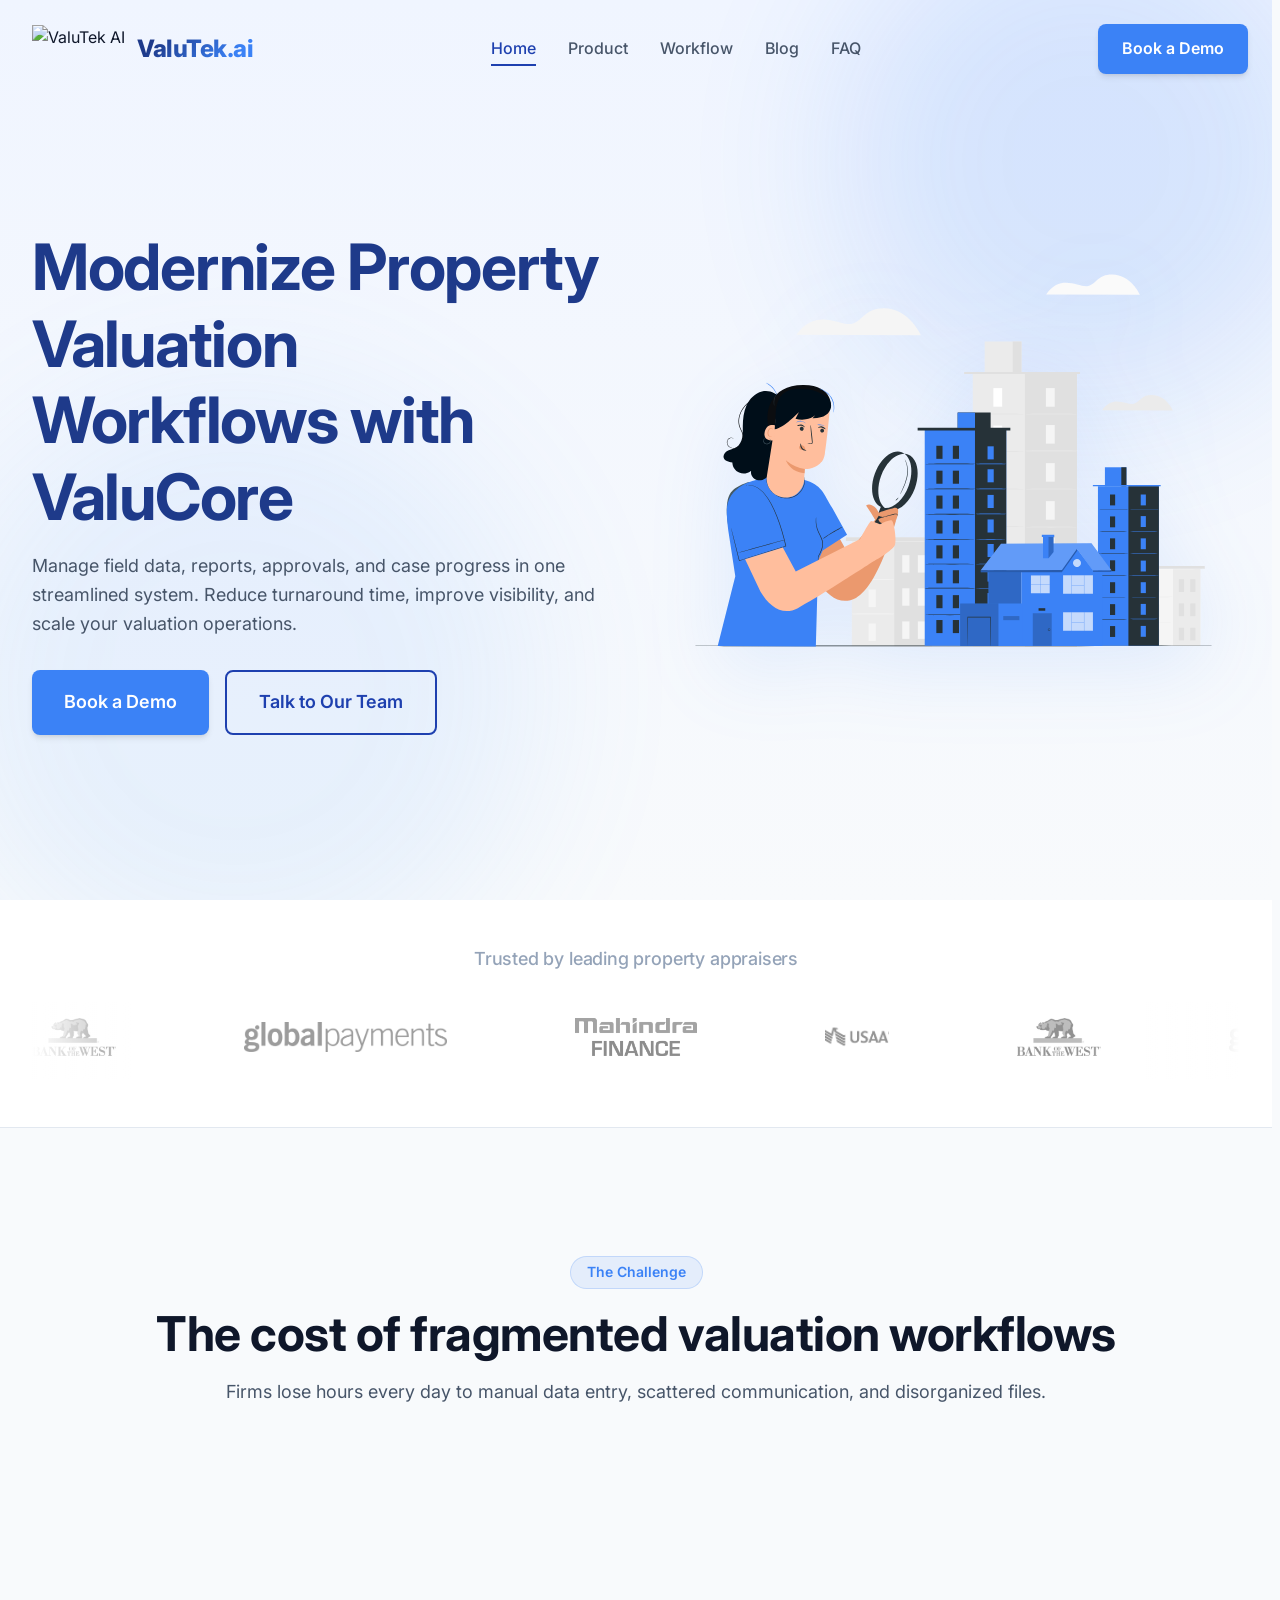
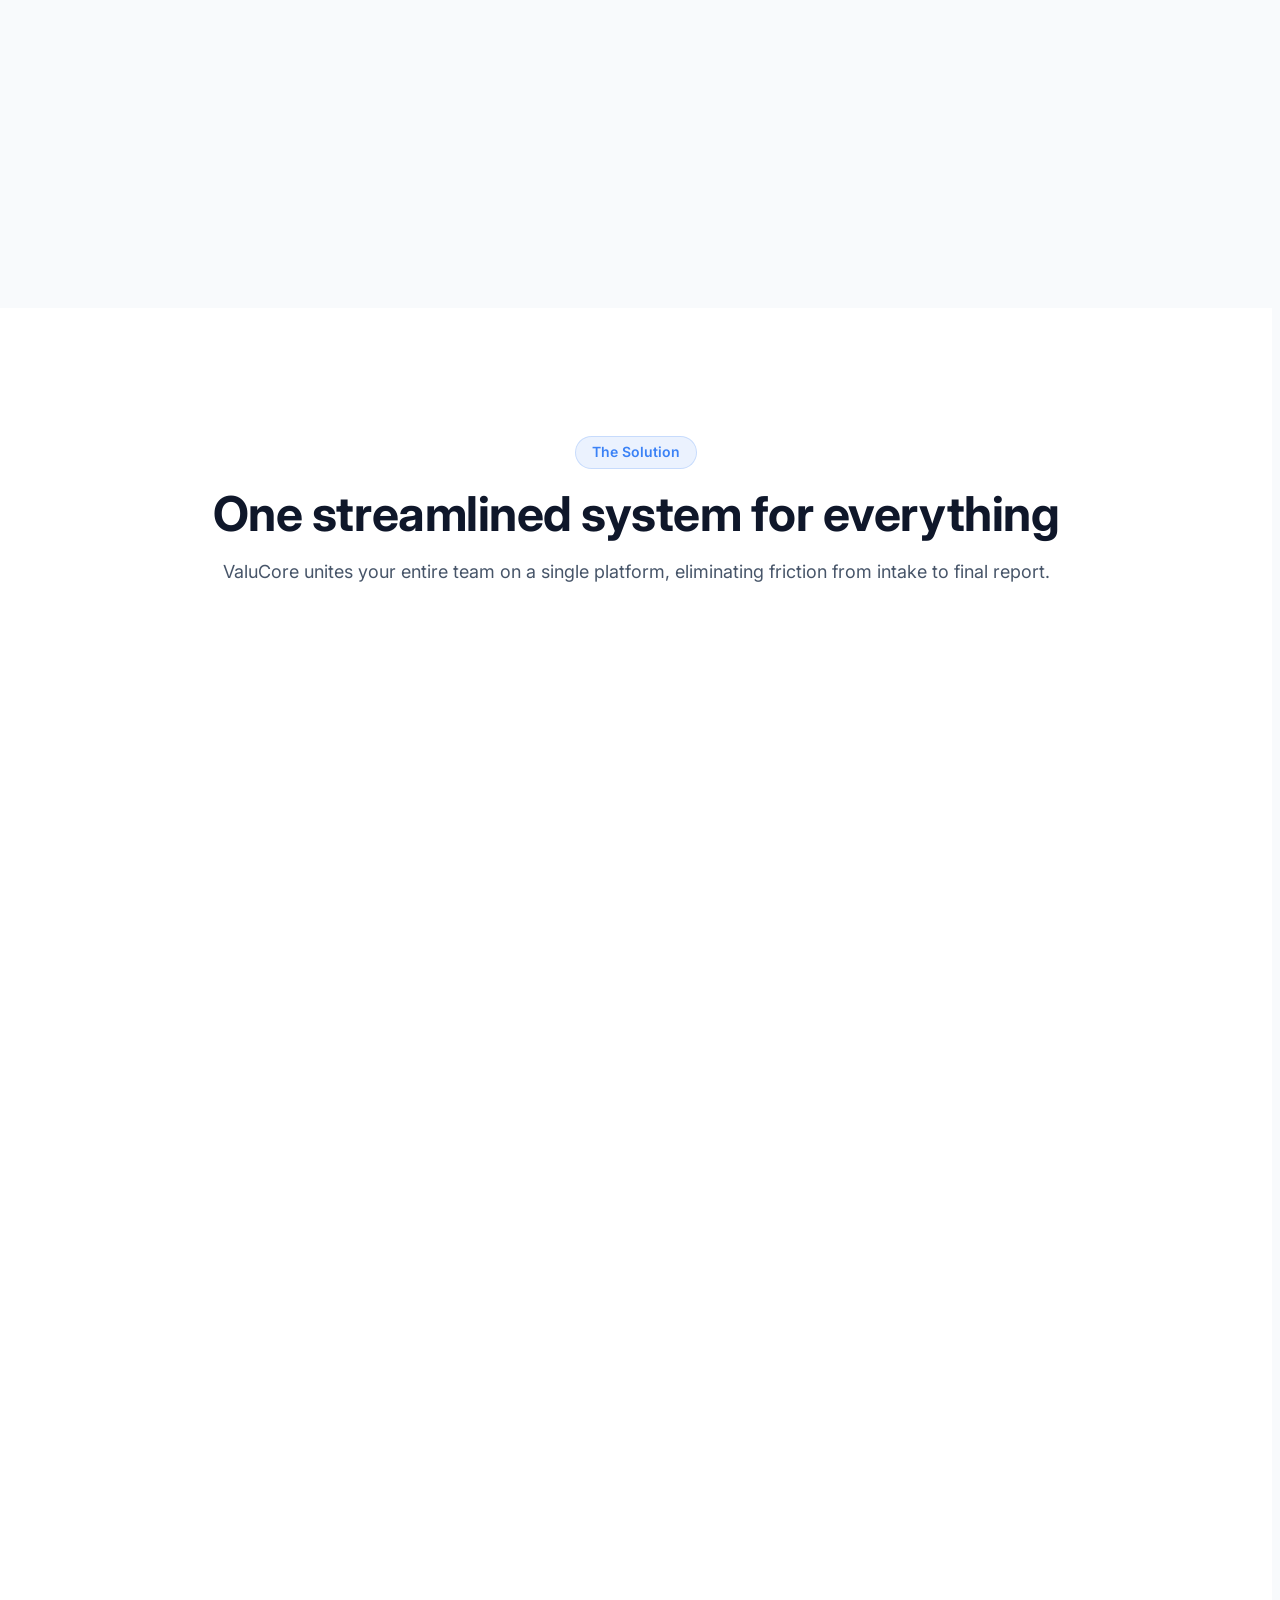
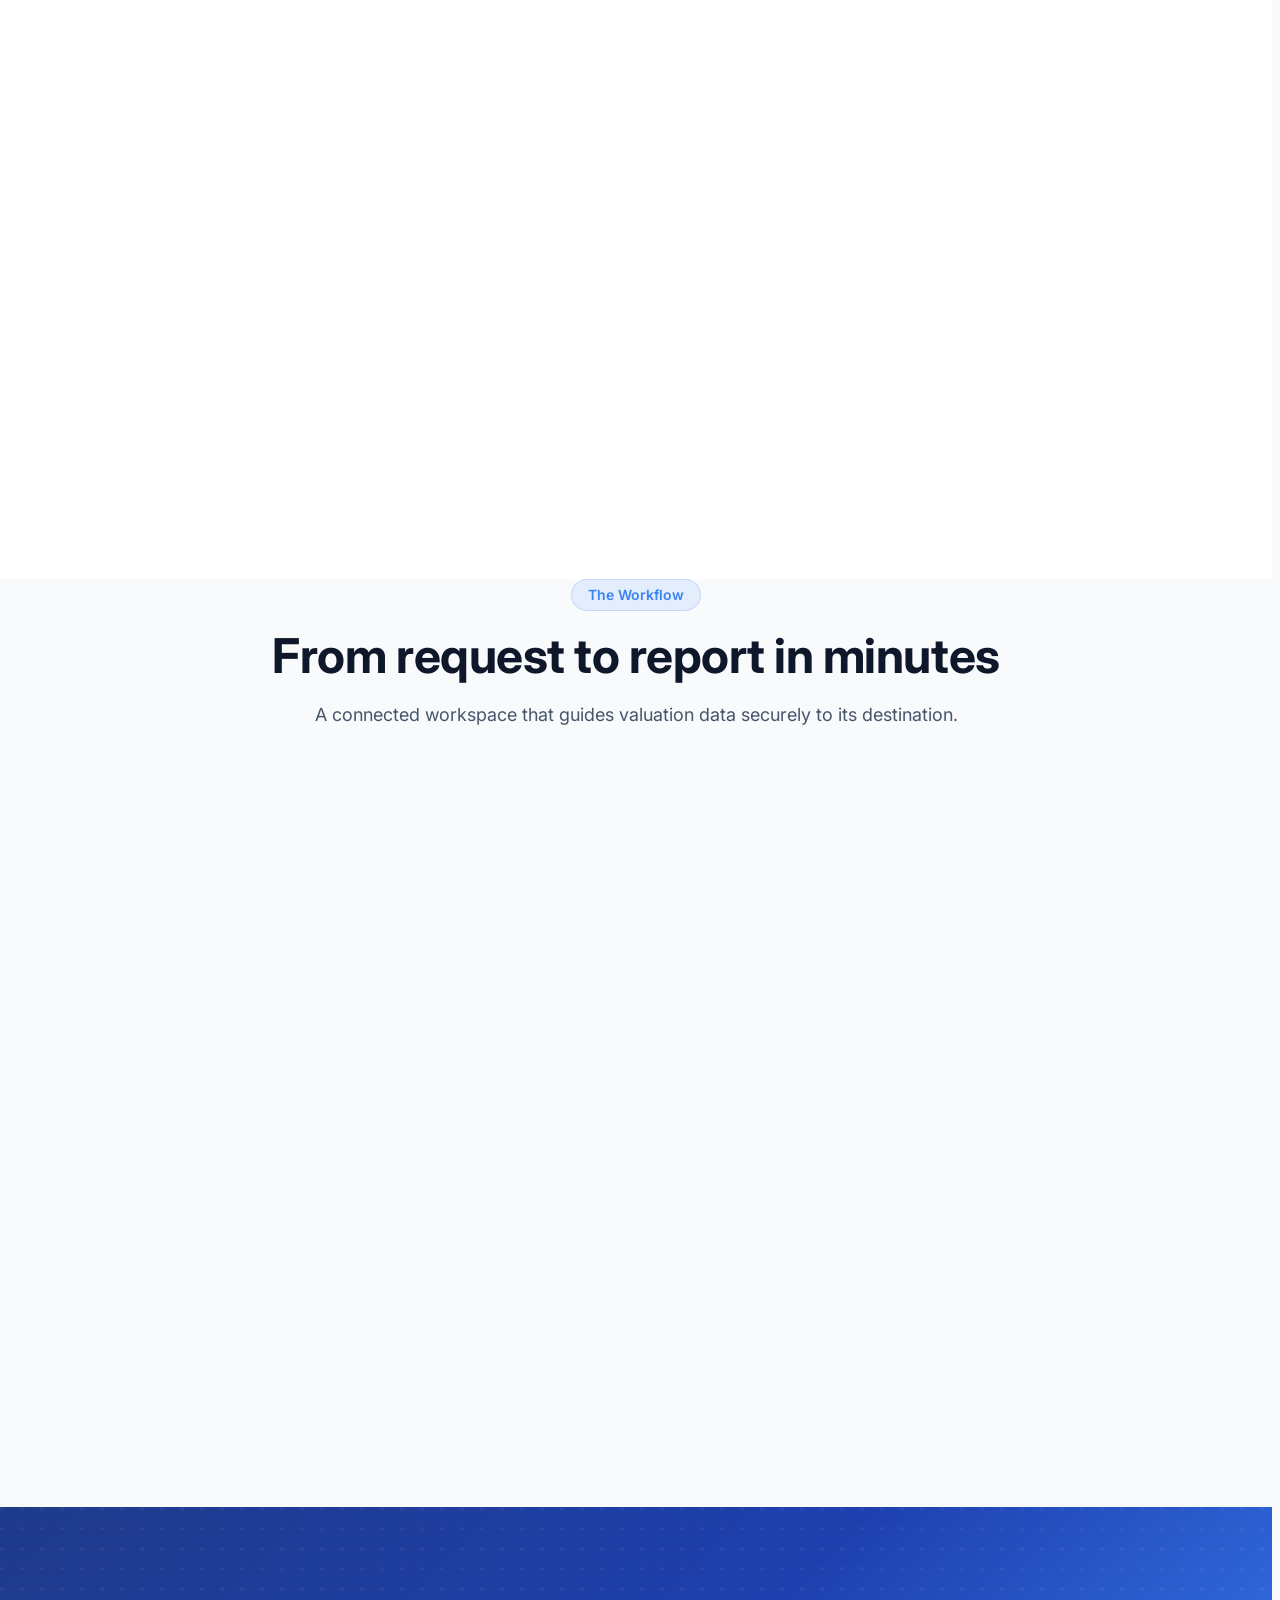
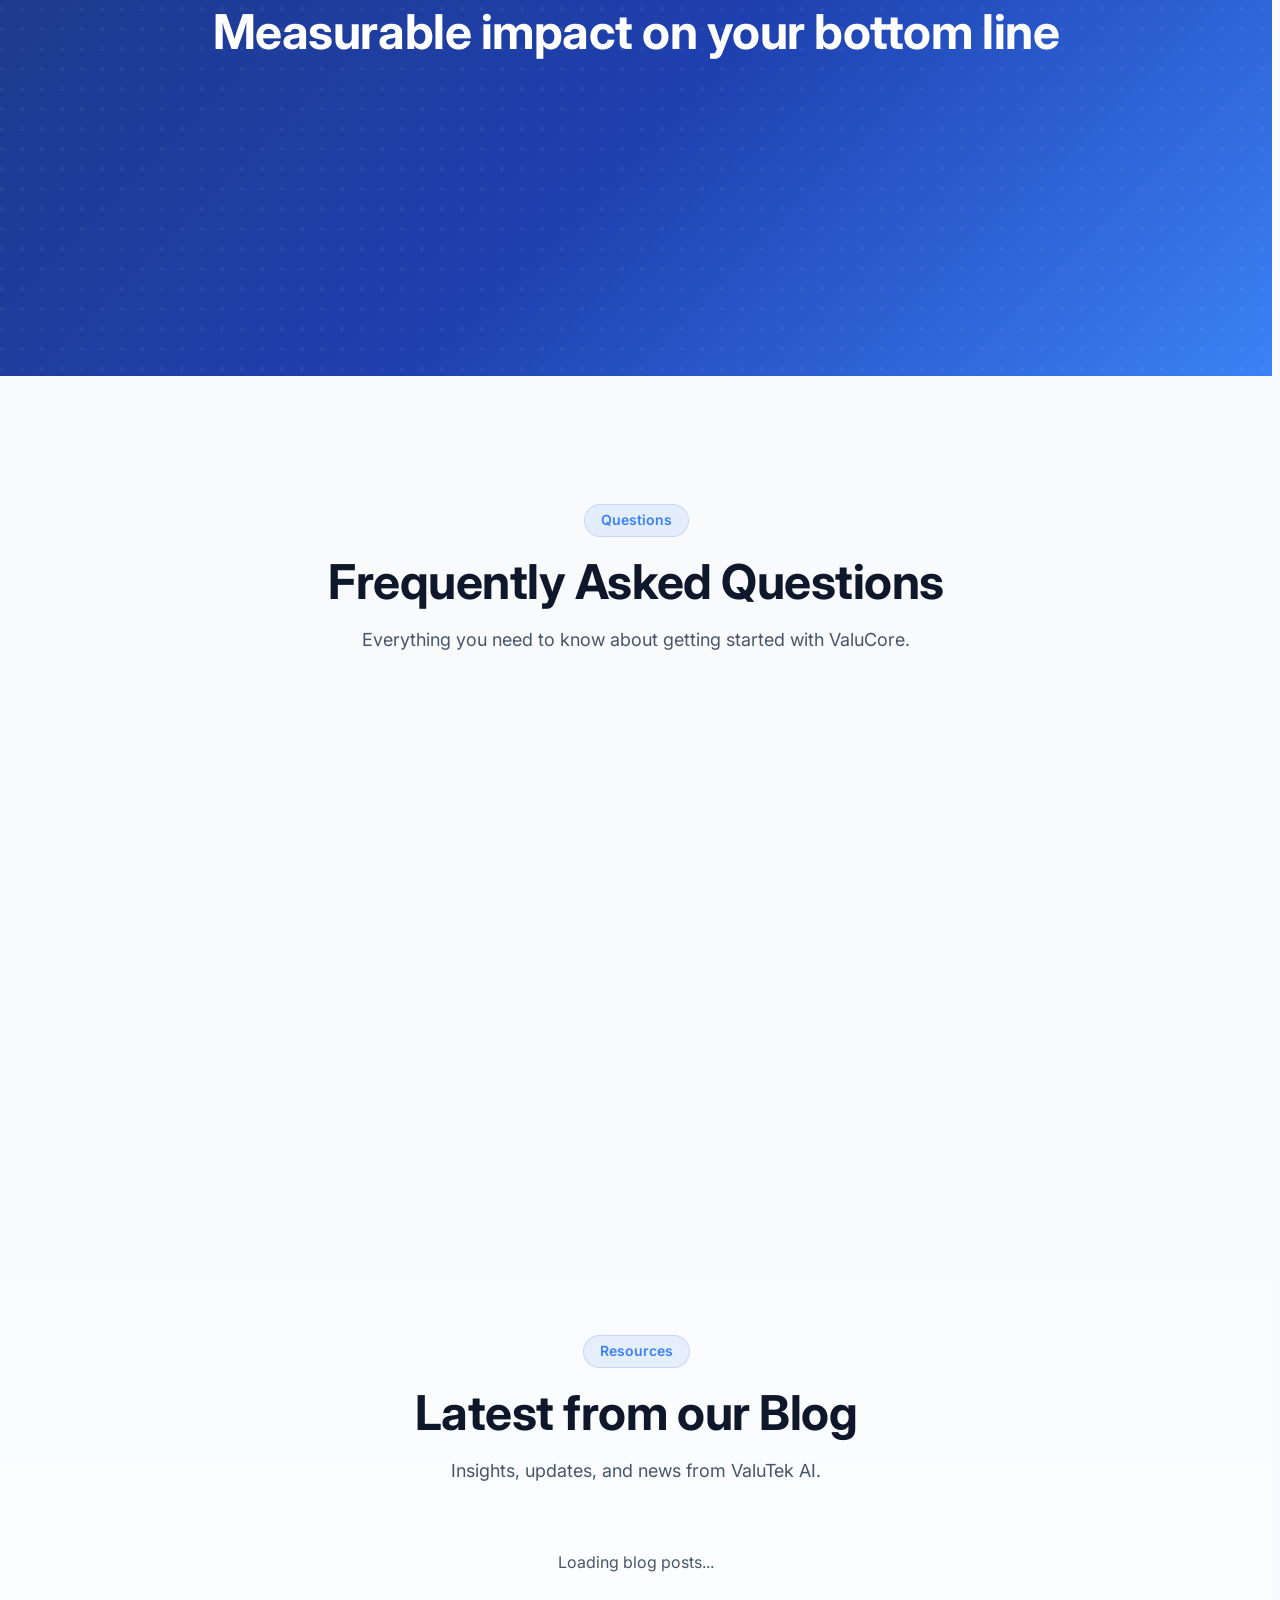
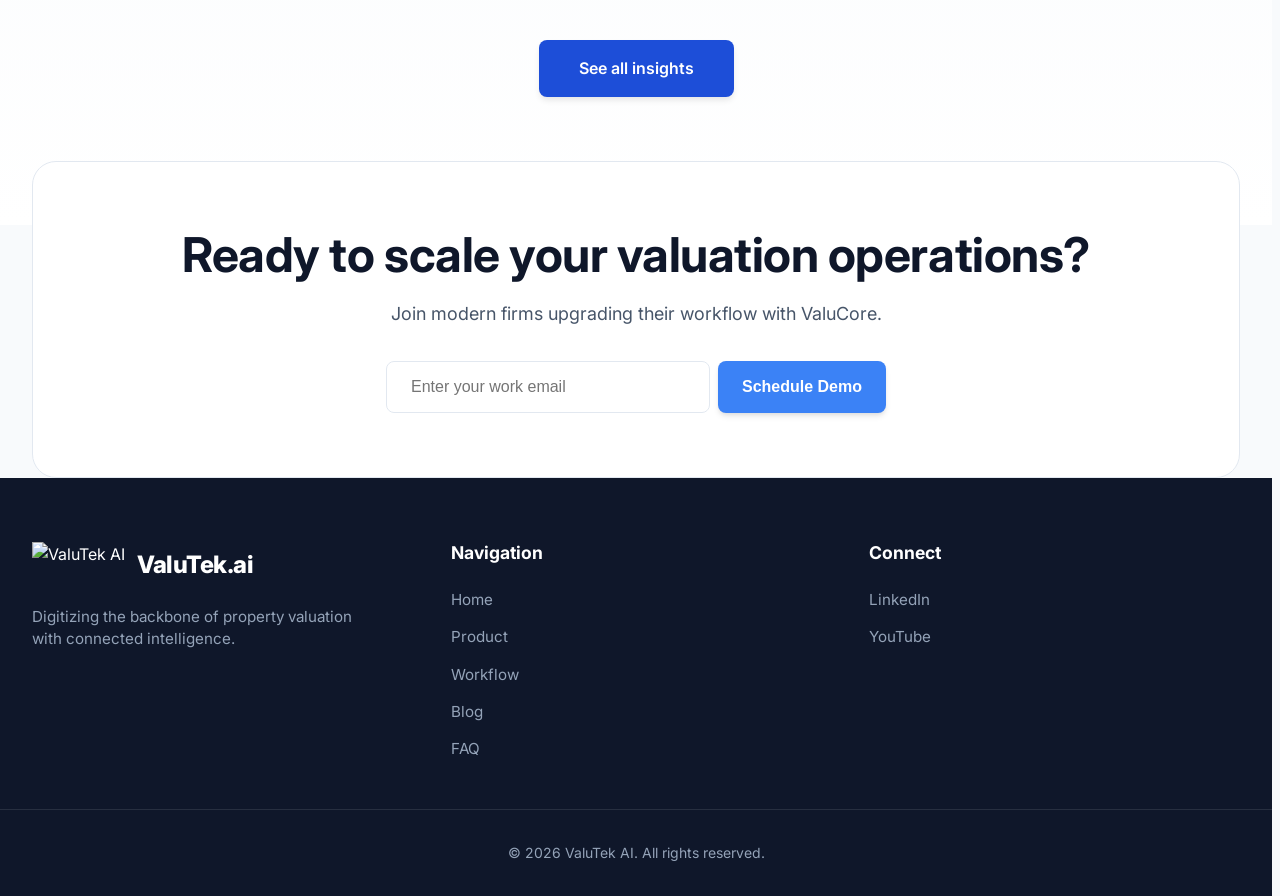
==== blog-post.html @ d9b083d0 "Refactor to single page app, dynamic blog feed, logo slider, and mobile responsive layout" ====
<!DOCTYPE html>
<html lang="en">
<head>
    <meta charset="UTF-8">
    <meta name="viewport" content="width=device-width, initial-scale=1.0">
    <title>ValuCore - Article</title>
    <link href="https://fonts.googleapis.com/css2?family=Inter:wght@300;400;500;600;700;800&display=swap" rel="stylesheet">
    <link rel="stylesheet" href="style.css">
</head>
<body>
    <header class="navbar scrolled">
        <div class="container nav-content">
            <div class="logo">
                <img src="logo new.png" alt="ValuTek AI">
                <span class="logo-text">ValuTek.ai</span>
            </div>
            <nav class="nav-links">
                <a href="index.html#home">Home</a>
                <a href="index.html#product">Product</a>
                <a href="index.html#workflow">Workflow</a>
                <a href="index.html#blog" class="active">Blog</a>
                <a href="index.html#faq">FAQ</a>
            </nav>
            <div class="nav-actions">
                <a href="index.html#demo" class="btn btn-primary">Book a Demo</a>
            </div>
        </div>
    </header>

    <section class="blog-single-section" style="padding: 10rem 0 6rem; background: #FFFFFF; min-height: 80vh;">
        <div class="container" style="max-width: 800px;">
            <a href="index.html#blog" class="back-link" style="display: inline-flex; align-items: center; gap: 0.5rem; text-decoration: none; font-weight: 600; font-size: 0.95rem; margin-bottom: 2rem; color: var(--primary-light);">
                <svg width="20" height="20" viewBox="0 0 24 24" fill="none" stroke="currentColor" stroke-width="2">
                     <line x1="19" y1="12" x2="5" y2="12"></line>
                     <polyline points="12 19 5 12 12 5"></polyline>
                </svg>
                Back to insights
            </a>

            <div id="blog-post-header" style="margin-bottom: 3rem;">
                <span id="post-author" class="blog-card-author" style="display: block; font-size: 0.85rem; color: #64748B; font-weight: 600; text-transform: uppercase;">Loading...</span>
                <h1 id="post-title" style="margin-top: 0.5rem; font-size: clamp(2.25rem, 4vw, 3rem); font-weight: 800; color: #0F172A; line-height: 1.2;">Article Title</h1>
                <p id="post-date" style="font-size: 0.9rem; color: #94A3B8; margin-top: 0.5rem;"></p>
                
                <div id="post-image-container" style="width: 100%; max-height: 450px; border-radius: 1.5rem; overflow: hidden; margin-top: 2rem; box-shadow: 0 10px 30px rgba(0,0,0,0.05); display: none;">
                    <!-- Featured Image loading -->
                </div>
            </div>

            <article id="blog-post-content" class="blog-content-body" style="font-size: 1.15rem; line-height: 1.8; color: #334155;">
                <div class="text-center">Loading article content...</div>
            </article>
        </div>
    </section>

    <!-- Footer -->
    <footer class="footer">
        <div class="container footer-grid">
            <div class="footer-brand">
                <div class="logo">
                     <img src="logo new.png" alt="ValuTek AI">
                     <span class="logo-text" style="color: #FFFFFF; font-weight: 800; font-size: 1.5rem; background: none; -webkit-text-fill-color: #FFFFFF;">ValuTek.ai</span>
                </div>
                <p class="footer-tagline">Digitizing the backbone of property valuation with connected intelligence.</p>
            </div>
            <div class="footer-nav">
                <h4>Navigation</h4>
                <a href="index.html#home">Home</a>
                <a href="index.html#product">Product</a>
                <a href="index.html#workflow">Workflow</a>
                <a href="index.html#blog">Blog</a>
                <a href="index.html#faq">FAQ</a>
            </div>
            <div class="footer-social">
                <h4>Connect</h4>
                <a href="#">LinkedIn</a>
                <a href="#">YouTube</a>
            </div>
        </div>
        <div class="container">
            <div class="footer-bottom">
                <p>&copy; 2026 ValuTek AI. All rights reserved.</p>
            </div>
        </div>
    </footer>

    <script>
        document.addEventListener('DOMContentLoaded', () => {
            const urlParams = new URLSearchParams(window.location.search);
            const postId = urlParams.get('id');

            if (postId) {
                const script = document.createElement('script');
                script.src = `https://valutekai.blogspot.com/feeds/posts/default/${postId}?alt=json-in-script&callback=renderPost`;
                document.body.appendChild(script);
            } else {
                window.location.href = "index.html";
            }

            window.renderPost = function(data) {
                const entry = data.entry;
                if (!entry) return;

                document.title = `${entry.title.$t} | ValuCore Blog`;
                
                document.getElementById('post-title').innerText = entry.title.$t;
                
                let author = "ValuTek AI";
                if (entry.author && entry.author[0] && entry.author[0].name) {
                    author = entry.author[0].name.$t;
                }
                document.getElementById('post-author').innerText = author.toUpperCase();

                const dateStr = entry.published.$t;
                if (dateStr) {
                    const date = new Date(dateStr);
                    document.getElementById('post-date').innerText = date.toLocaleDateString('en-US', { month: 'long', day: 'numeric', year: 'numeric' });
                }

                const content = entry.content ? entry.content.$t : "";
                const contentBody = document.getElementById('blog-post-content');
                contentBody.innerHTML = content;

                // Extract Featured Image (or First image)
                const imgContainer = document.getElementById('post-image-container');
                let imageUrl = '';
                if (entry.media$thumbnail) {
                    imageUrl = entry.media$thumbnail.url.replace(/\/s72-c([-a-zA-Z0-9_]*)\//, '/s1600/');
                }
                
                if (!imageUrl) {
                    const tempDiv = document.createElement('div');
                    tempDiv.innerHTML = content;
                    const img = tempDiv.querySelector('img');
                    imageUrl = img ? img.src : '';
                }

                if (imageUrl) {
                    imgContainer.style.display = 'block';
                    imgContainer.innerHTML = `<img src="${imageUrl}" style="width: 100%; height: 100%; object-fit: cover;">`;
                    
                    // Remove first image if it duplicates content inside
                    const duplicateImg = contentBody.querySelector('img');
                    if (duplicateImg && duplicateImg.src === imageUrl) {
                         duplicateImg.remove();
                    }
                }
            };
        });
    </script>
</body>
</html>
---- style.css ----
:root {
    --primary: #1E40AF; /* deep tech blue */
    --primary-light: #3B82F6; /* vibrant blue */
    --primary-dark: #1E3A8A; /* navy */
    --accent: #60A5FA; /* light blue accent */
    --background: #F8FAFC;
    --surface: #FFFFFF;
    --surface-glass: rgba(255, 255, 255, 0.85);
    --text-primary: #0F172A;
    --text-secondary: #475569;
    --text-muted: #94A3B8;
    --border: #E2E8F0;
    --success: #10B981;
    --warning: #F59E0B;
    --shadow-sm: 0 1px 2px 0 rgba(0, 0, 0, 0.05);
    --shadow-md: 0 4px 6px -1px rgba(0, 0, 0, 0.1), 0 2px 4px -1px rgba(0, 0, 0, 0.06);
    --shadow-lg: 0 10px 15px -3px rgba(0, 0, 0, 0.1), 0 4px 6px -2px rgba(0, 0, 0, 0.05);
    --shadow-blue: 0 10px 25px -5px rgba(59, 130, 246, 0.4);
    --radius-md: 0.5rem;
    --radius-lg: 1rem;
    --radius-xl: 1.5rem;
    --transition: all 0.4s cubic-bezier(0.25, 1, 0.5, 1); /* Smoother transition curve */
}

/* Reset & Base */
* {
    margin: 0;
    padding: 0;
    box-sizing: border-box;
}

html {
    scrollbar-gutter: stable;
}

body {
    font-family: 'Inter', -apple-system, BlinkMacSystemFont, "Segoe UI", Roboto, Helvetica, Arial, sans-serif;
    background-color: var(--background);
    color: var(--text-primary);
    line-height: 1.6;
    overflow-x: hidden;
}

/* Sleek Custom Scrollbar */
::-webkit-scrollbar {
    width: 8px;
}
::-webkit-scrollbar-track {
    background: var(--background);
}
::-webkit-scrollbar-thumb {
    background: #CBD5E1;
    border-radius: 4px;
    border: 2px solid var(--background);
    transition: background 0.3s;
}
::-webkit-scrollbar-thumb:hover {
    background: var(--primary-light);
}

a {
    text-decoration: none;
    color: var(--primary-light);
    transition: var(--transition);
}

img {
    max-width: 100%;
    height: auto;
}

ul {
    list-style: none;
}

.container {
    width: 100%;
    max-width: 1280px;
    margin: 0 auto;
    padding: 0 2rem;
}

/* Typography */
h1, h2, h3, h4 {
    color: var(--text-primary);
    font-weight: 700;
    line-height: 1.2;
    margin-bottom: 1rem;
}

h1 {
    font-size: clamp(2.5rem, 5vw, 4rem);
    letter-spacing: -0.02em;
}

h2 {
    font-size: clamp(2rem, 4vw, 3rem);
    letter-spacing: -0.01em;
}

h3 {
    font-size: 1.5rem;
}

p {
    color: var(--text-secondary);
    font-size: 1.125rem;
    margin-bottom: 1.5rem;
}

/* Utilities */
.text-center { text-align: center; }
.text-white, .text-white p, .text-white h2 { color: #FFFFFF; }
.bg-light { background-color: var(--background); }
.bg-blue { background-color: var(--primary); }
.gradient-bg {
    background: linear-gradient(135deg, var(--primary-dark) 0%, var(--primary) 50%, var(--primary-light) 100%);
    position: relative;
    overflow: hidden;
}

/* Buttons */
.btn {
    display: inline-flex;
    align-items: center;
    justify-content: center;
    padding: 0.75rem 1.5rem;
    font-weight: 600;
    border-radius: var(--radius-md);
    transition: transform 0.4s cubic-bezier(0.175, 0.885, 0.32, 1.275), box-shadow 0.3s ease, background 0.3s ease;
    cursor: pointer;
    border: none;
    font-size: 1rem;
    position: relative;
    overflow: hidden;
    z-index: 1;
}

.btn::after {
    content: '';
    position: absolute;
    inset: 0;
    background: rgba(255, 255, 255, 0.1);
    transform: scaleX(0);
    transform-origin: right;
    transition: transform 0.4s ease;
    z-index: -1;
}

.btn:hover::after {
    transform: scaleX(1);
    transform-origin: left;
}

.btn:hover {
    transform: translateY(-4px) scale(1.02);
}

.btn-large {
    padding: 1rem 2rem;
    font-size: 1.125rem;
}

.btn-primary {
    background-color: var(--primary-light);
    color: white;
    box-shadow: var(--shadow-md);
}

.btn-primary:hover {
    background-color: var(--primary);
    color: white;
    box-shadow: var(--shadow-blue);
}

.btn-outline {
    background-color: transparent;
    color: var(--primary);
    border: 2px solid var(--primary);
}

.btn-outline:hover {
    background-color: var(--primary);
    color: white;
    box-shadow: var(--shadow-md);
}

/* Grid System */
.grid-3 {
    display: grid;
    grid-template-columns: repeat(auto-fit, minmax(300px, 1fr));
    gap: 2rem;
}

/* Navbar */
.navbar {
    position: fixed;
    top: 0;
    left: 0;
    width: 100%;
    z-index: 1000;
    padding: 1.5rem 0;
    transition: var(--transition);
    background: transparent;
}

.navbar.scrolled {
    background: var(--surface-glass);
    backdrop-filter: blur(12px);
    -webkit-backdrop-filter: blur(12px);
    padding: 1rem 0;
    box-shadow: var(--shadow-sm);
    border-bottom: 1px solid rgba(255, 255, 255, 0.3);
}

.nav-content {
    display: flex;
    justify-content: space-between;
    align-items: center;
}

.logo {
    display: flex;
    align-items: center;
    gap: 0.75rem;
}

.logo img {
    height: 48px;
    width: auto;
    object-fit: contain;
    transition: transform 0.3s ease;
}

.logo-text {
    font-size: 1.5rem;
    font-weight: 800;
    background: linear-gradient(135deg, var(--primary-dark) 20%, var(--primary-light) 80%);
    -webkit-background-clip: text;
    -webkit-text-fill-color: transparent;
    background-clip: text;
    letter-spacing: -0.02em;
}

.logo img:hover {
    transform: scale(1.05);
}

.nav-links {
    display: none;
}

@media (min-width: 768px) {
    .nav-links {
        display: flex;
        gap: 2rem;
    }
}

.nav-links a {
    color: var(--text-secondary);
    font-weight: 500;
    position: relative;
}

.nav-links a:hover, .nav-links a.active {
    color: var(--primary);
}

.nav-links a::after {
    content: '';
    position: absolute;
    bottom: -4px;
    left: 0;
    width: 0%;
    height: 2px;
    background-color: var(--primary);
    transition: var(--transition);
}

.nav-links a:hover::after, .nav-links a.active::after {
    width: 100%;
}

/* Hero Section */
.hero {
    position: relative;
    padding: 10rem 0 6rem;
    min-height: 100vh;
    display: flex;
    align-items: center;
    overflow: hidden;
    background: linear-gradient(180deg, #F0F5FF 0%, var(--background) 100%);
}

.hero-content {
    display: grid;
    grid-template-columns: 1fr;
    gap: 4rem;
    align-items: center;
    z-index: 2;
    position: relative;
}

@media (min-width: 1024px) {
    .hero-content {
        grid-template-columns: 1fr 1fr;
    }
}

.hero-text h1 {
    color: var(--primary-dark);
}

.hero-cta {
    display: flex;
    gap: 1rem;
    flex-wrap: wrap;
    margin-top: 2rem;
}

.hero-visual {
    perspective: 1000px;
    display: flex;
    justify-content: center;
    align-items: center;
    animation: floatSection 3s ease-in-out infinite; /* Standard snappy loop */
}

@keyframes floatSection {
    0%, 100% { transform: translateY(0px) scale(1); }
    50% { transform: translateY(-40px) scale(1.02); } /* Much more lively bounce set */
}

.hero-image {
    width: 100%;
    max-width: 550px;
    height: auto;
    filter: drop-shadow(0 20px 40px rgba(59, 130, 246, 0.12));
    transition: transform 0.5s ease-out;
    display: block;
    margin: 0 auto;
    transform-style: preserve-3d;
    will-change: transform;
}

/* Animations */
.fade-in-up {
    opacity: 0;
    transform: translateY(40px);
    animation: fadeInUp 1s cubic-bezier(0.22, 1, 0.36, 1) forwards;
}

.fade-in {
    opacity: 0;
    animation: fadeIn 1.2s ease-out forwards;
}

.delay-1 { animation-delay: 0.2s; }
.delay-2 { animation-delay: 0.4s; }
.delay-3 { animation-delay: 0.6s; }

@keyframes fadeInUp {
    to { 
        opacity: 1; 
        transform: translateY(0); 
    }
}

@keyframes fadeIn {
    to { opacity: 1; }
}

/* Floating Animations for tech feel */
@keyframes float {
    0% { transform: translateY(0px) rotate(0deg); }
    50% { transform: translateY(-15px) rotate(1deg); }
    100% { transform: translateY(0px) rotate(0deg); }
}

@keyframes float-slow {
    0% { transform: translateY(0px) rotate(0deg); }
    50% { transform: translateY(-8px) rotate(-0.5deg); }
    100% { transform: translateY(0px) rotate(0deg); }
}

@keyframes pulse-glow {
    0% { box-shadow: 0 0 0 0 rgba(59, 130, 246, 0.4); }
    70% { box-shadow: 0 0 0 15px rgba(59, 130, 246, 0); }
    100% { box-shadow: 0 0 0 0 rgba(59, 130, 246, 0); }
}

/* Glass Panel Mockup elements */
.glass-panel {
    background: rgba(255, 255, 255, 0.6);
    backdrop-filter: blur(20px);
    -webkit-backdrop-filter: blur(20px);
    border: 1px solid rgba(255, 255, 255, 0.9);
    border-radius: var(--radius-xl);
    box-shadow: 0 25px 50px -12px rgba(30, 64, 175, 0.15);
    overflow: hidden;
    position: relative;
    animation: float 6s ease-in-out infinite;
    transition: transform 0.3s ease, box-shadow 0.3s ease;
}

.glass-panel:hover {
    transform: translateY(-5px) scale(1.01);
    box-shadow: 0 30px 60px -12px rgba(30, 64, 175, 0.2);
}

.glass-panel::before {
    content: '';
    position: absolute;
    top: 0;
    left: -100%;
    width: 50%;
    height: 100%;
    background: linear-gradient(to right, rgba(255,255,255,0), rgba(255,255,255,0.4), rgba(255,255,255,0));
    transform: skewX(-20deg);
    animation: shine 6s infinite;
}

@keyframes shine {
    0% { left: -100%; }
    20% { left: 200%; }
    100% { left: 200%; }
}

.panel-header {
    background: rgba(255, 255, 255, 0.8);
    padding: 1rem;
    border-bottom: 1px solid rgba(255, 255, 255, 0.5);
}

.dots { display: flex; gap: 6px; }
.dots span {
    width: 10px; height: 10px; border-radius: 50%;
    background: #E2E8F0;
}
.dots span:nth-child(1) { background: #EF4444; }
.dots span:nth-child(2) { background: #F59E0B; }
.dots span:nth-child(3) { background: #10B981; }

.panel-body { padding: 1.5rem; height: 400px; }

.dashboard-mockup {
    display: flex; gap: 1rem; height: 100%;
}

.mockup-sidebar {
    width: 60px; height: 100%;
    background: rgba(30, 64, 175, 0.05);
    border-radius: var(--radius-md);
}

.mockup-main {
    flex: 1; display: flex; flex-direction: column; gap: 1rem;
}

.mockup-card {
    height: 120px;
    background: linear-gradient(90deg, #F8FAFC 0%, #FFFFFF 100%);
    border-radius: var(--radius-md);
    box-shadow: var(--shadow-sm);
}

.mockup-row {
    flex: 1; display: flex; gap: 1rem;
}

.mockup-col {
    flex: 1;
    background: #FFFFFF;
    border-radius: var(--radius-md);
    box-shadow: var(--shadow-sm);
}

/* Background Shapes for modern feel */
.bg-shape {
    position: absolute;
    border-radius: 50%;
    filter: blur(80px);
    z-index: 1;
    opacity: 0.5;
}

.shape-1 {
    top: -10%; right: -5%;
    width: 500px; height: 500px;
    background: var(--primary-light);
    opacity: 0.15;
}

.shape-2 {
    bottom: -10%; left: -5%;
    width: 600px; height: 600px;
    background: var(--accent);
    opacity: 0.1;
}

/* Trust Section */
.trust-section {
    padding: 3rem 0;
    background: white;
    border-bottom: 1px solid var(--border);
}

.trust-section h2 {
    font-size: 1.125rem;
    text-align: center;
    color: var(--text-muted);
    font-weight: 500;
    margin-bottom: 2rem;
}

.logo-slider {
    width: 100%;
    overflow: hidden;
    position: relative;
    padding: 1rem 0;
}

.logo-slider::before, .logo-slider::after {
    content: '';
    position: absolute;
    top: 0;
    width: 100px;
    height: 100%;
    z-index: 2;
    pointer-events: none;
}

.logo-slider::before {
    left: 0;
    background: linear-gradient(to right, #FFFFFF, rgba(255, 255, 255, 0));
}

.logo-slider::after {
    right: 0;
    background: linear-gradient(to left, #FFFFFF, rgba(255, 255, 255, 0));
}

.logo-track {
    display: flex;
    align-items: center;
    gap: 8rem; /* Gaps made larger as requested */
    width: max-content;
    animation: scrollSlider 25s linear infinite;
}

.logo-track:hover {
    animation-play-state: paused; /* Nice detail: Pause hover scrolling style */
}

@keyframes scrollSlider {
    0% { transform: translateX(0); }
    100% { transform: translateX(calc(-50% - 4rem)); } /* offset half gap width accurately for loop offsets gap setup */
}

.trust-logo img {
    height: 38px;
    width: auto;
    object-fit: contain;
    filter: grayscale(100%) opacity(0.5);
    transition: all 0.3s ease;
}

.trust-logo img:hover {
    filter: grayscale(0%) opacity(1);
    transform: scale(1.08);
}

/* Sections Base */
section[id] { scroll-margin-top: 80px; }
.section-header { margin-bottom: 4rem; }
.badge {
    display: inline-block;
    padding: 0.25rem 1rem;
    background: rgba(59, 130, 246, 0.1);
    color: var(--primary-light);
    border-radius: 2rem;
    font-size: 0.875rem;
    font-weight: 600;
    margin-bottom: 1rem;
    border: 1px solid rgba(59, 130, 246, 0.2);
}

/* Cards */
.card {
    background: var(--surface);
    border-radius: var(--radius-lg);
    padding: 2.5rem 2rem;
    box-shadow: var(--shadow-md);
    border: 1px solid var(--border);
    transition: var(--transition);
    opacity: 0;
    transform: translateY(30px);
    position: relative;
    overflow: hidden; /* For Spotlight effect */
}

.card.visible {
    opacity: 1;
    transform: translateY(0);
}

/* Spotlight Effect on Border/Background */
.card::before {
    content: '';
    position: absolute;
    inset: -1px;
    background: radial-gradient(350px circle at var(--mouse-x, 50%) var(--mouse-y, 50%), rgba(59, 130, 246, 0.12), transparent 70%);
    opacity: 0;
    transition: opacity 0.4s ease;
    pointer-events: none;
    z-index: 0;
}

.card:hover::before {
    opacity: 1;
}

.card:hover {
    transform: translateY(-8px);
    box-shadow: var(--shadow-lg), 0 12px 24px -10px rgba(59, 130, 246, 0.2);
    border-color: var(--primary-light);
}

.card > * {
    position: relative;
    z-index: 1; /* Keep content above spotlight */
}

.icon-box {
    width: 48px;
    height: 48px;
    border-radius: 12px;
    display: flex;
    align-items: center;
    justify-content: center;
    font-size: 1.5rem;
    font-weight: bold;
    margin-bottom: 1.5rem;
}

.icon-box.warning { background: rgba(59, 130, 246, 0.1); color: var(--primary-light); }

.problem-section { padding: 8rem 0; }

/* Blog Section */
.blog-section { padding: 8rem 0; }
.blog-section.bg-light {
    background: linear-gradient(180deg, var(--background) 0%, #FFFFFF 100%);
}

.blog-grid {
    display: grid;
    grid-template-columns: repeat(auto-fill, minmax(340px, 1fr));
    gap: 2.5rem;
}

.blog-card {
    background: #FFFFFF;
    border-radius: 1.5rem;
    overflow: hidden;
    box-shadow: 0 10px 30px rgba(0, 0, 0, 0.03);
    border: 1px solid #E2E8F0;
    display: flex;
    flex-direction: column;
    padding: 1.25rem;
    gap: 1.25rem;
    transition: transform 0.4s cubic-bezier(0.175, 0.885, 0.32, 1.275), box-shadow 0.4s ease;
}

.blog-card:hover {
    transform: translateY(-8px);
    box-shadow: 0 15px 40px rgba(59, 130, 246, 0.1);
}

.blog-card-image {
    width: 100%;
    height: 200px;
    border-radius: 1rem;
    overflow: hidden;
    background-color: #F8FAFC;
}

.blog-card-image img {
    width: 100%;
    height: 100%;
    object-fit: cover;
    transition: transform 0.6s ease;
}

.blog-card:hover .blog-card-image img {
    transform: scale(1.05);
}

.blog-card-content {
    display: flex;
    flex-direction: column;
    gap: 0.75rem;
    flex-grow: 1;
}

.blog-card-author {
    font-size: 0.75rem;
    font-weight: 600;
    color: var(--text-muted);
    text-transform: uppercase;
    letter-spacing: 0.05em;
}

.blog-card-title {
    font-size: 1.35rem;
    font-weight: 800;
    color: var(--text-primary);
    margin: 0;
    line-height: 1.3;
}

.blog-card-excerpt {
    font-size: 0.95rem;
    color: var(--text-secondary);
    margin: 0;
    line-height: 1.6;
    flex-grow: 1;
}

.btn-blog-action {
    background: transparent;
    border: 1.5px solid var(--primary-light);
    color: var(--primary-light);
    padding: 0.85rem 1.5rem;
    border-radius: var(--radius-md);
    font-size: 0.95rem;
    font-weight: 600;
    text-align: center;
    display: flex;
    align-items: center;
    justify-content: center;
    gap: 0.5rem;
    margin-top: 1rem;
    transition: all 0.3s ease;
    text-decoration: none;
}

.btn-blog-action:hover {
    background: var(--primary-light);
    color: #FFFFFF;
    transform: translateY(-1px);
    box-shadow: 0 4px 12px rgba(59, 130, 246, 0.2);
}

.btn-all-insights {
    background: #1D4ED8;
    padding: 1rem 2.5rem;
    border-radius: var(--radius-md);
    box-shadow: 0 4px 6px -1px rgba(0, 0, 0, 0.1);
    transition: var(--transition);
}

@media (max-width: 768px) {
    .blog-grid {
        grid-template-columns: 1fr;
    }
}

/* Features / Solutions */
.solution-section { padding: 8rem 0; background: white; }

.feature-row {
    display: grid;
    grid-template-columns: 1fr;
    gap: 4rem;
    align-items: center;
    margin-bottom: 8rem;
    opacity: 0;
    transform: translateY(30px);
    transition: opacity 0.8s, transform 0.8s;
}

.feature-row.visible {
    opacity: 1; transform: translateY(0);
}

@media (min-width: 1024px) {
    .feature-row {
        grid-template-columns: 1fr 1fr;
        align-items: flex-start;
    }
    .feature-content {
        position: sticky;
        top: 120px;
        padding-bottom: 3rem;
    }
    .feature-row.reverse .feature-content {
        order: 2;
    }
    .feature-row.reverse .feature-image {
        order: 1;
    }
}

.feature-list { margin-top: 1.5rem; }
.feature-list li {
    position: relative;
    padding-left: 2rem;
    margin-bottom: 1rem;
    color: var(--text-secondary);
}
.feature-list li::before {
    content: '✓';
    position: absolute; left: 0; top: 0;
    color: var(--success);
    font-weight: bold;
    background: #D1FAE5;
    width: 20px; height: 20px;
    border-radius: 50%;
    display: flex; align-items: center; justify-content: center;
    font-size: 0.75rem;
}

.mockup-panel {
    height: 350px;
    background: linear-gradient(135deg, #F1F5F9 0%, #E2E8F0 100%);
    border: 1px solid white;
}

/* Benefits Section */
.benefits-section { padding: 6rem 0; position: relative; }
.benefits-section::after {
    content: '';
    position: absolute; top: 0; left: 0; width: 100%; height: 100%;
    background: url('data:image/svg+xml;utf8,<svg width="20" height="20" xmlns="http://www.w3.org/2000/svg"><circle cx="2" cy="2" r="2" fill="rgba(255,255,255,0.05)"/></svg>') repeat;
}

.stats-grid { margin-top: 4rem; position: relative; z-index: 2; }
.stat-item {
    padding: 2rem;
    border: 1px solid rgba(255, 255, 255, 0.2);
    border-radius: var(--radius-lg);
    background: rgba(255, 255, 255, 0.1);
    backdrop-filter: blur(10px);
    transform: translateY(20px);
    opacity: 0;
    transition: all 0.6s;
}

.stat-item.visible { opacity: 1; transform: translateY(0); }
.stat-value {
    font-size: 3.5rem; font-weight: 800;
    background: linear-gradient(to right, #FFFFFF, #93C5FD);
    -webkit-background-clip: text;
    background-clip: text;
    -webkit-text-fill-color: transparent;
    line-height: 1; margin-bottom: 0.5rem;
}

/* CTA Section */
.cta-section { padding: -4rem 0 8rem; margin-top: -4rem; position: relative; z-index: 10; }
.cta-box {
    padding: 4rem 2rem; text-align: center;
    background: var(--surface);
    border: 1px solid var(--border);
    box-shadow: var(--shadow-xl);
}

.form-wrapper { max-width: 500px; margin: 2rem auto 0; }
.demo-form { display: flex; gap: 0.5rem; flex-wrap: wrap; }
.form-input {
    flex: 1; min-width: 250px;
    padding: 1rem 1.5rem;
    border: 1px solid var(--border);
    border-radius: var(--radius-md);
    font-size: 1rem;
    outline: none; transition: var(--transition);
}
.form-input:focus { border-color: var(--primary-light); box-shadow: 0 0 0 3px rgba(59, 130, 246, 0.2); }

/* Footer */
.footer { background: var(--text-primary); color: white; padding: 4rem 0 2rem; }
.footer-grid {
    display: grid;
    grid-template-columns: repeat(auto-fit, minmax(180px, 1fr));
    gap: 3rem;
    padding-bottom: 3rem;
    border-bottom: 1px solid rgba(255, 255, 255, 0.1);
}

.footer-brand .footer-tagline {
    margin-top: 1rem;
    max-width: 320px;
    font-size: 0.95rem;
    color: var(--text-muted);
    line-height: 1.5;
}

.footer-nav, .footer-social {
    display: flex;
    flex-direction: column;
    gap: 0.8rem;
}

.footer-nav h4, .footer-social h4 {
    font-size: 1.1rem;
    font-weight: 700;
    margin-bottom: 0.8rem;
    color: white;
}

.footer-nav a, .footer-social a {
    color: var(--text-muted);
    transition: color 0.3s ease;
    text-decoration: none;
    font-size: 0.95rem;
}

.footer-nav a:hover, .footer-social a:hover {
    color: white;
}

.footer-bottom {
    display: flex;
    justify-content: center;
    align-items: center;
    padding-top: 2rem;
}

.footer p {
    color: var(--text-muted);
    margin: 0;
    font-size: 0.875rem;
}

/* Scroll Progress Bar */
#scroll-progress {
    position: fixed;
    top: 0;
    left: 0;
    width: 0%;
    height: 3px;
    background: linear-gradient(90deg, var(--primary-light), var(--accent));
    z-index: 10001;
    box-shadow: 0 1px 10px rgba(59, 130, 246, 0.3);
}

/* Feature & Workflow Images */
.feature-img {
    width: 100%;
    max-width: 600px;
    height: auto;
    border-radius: var(--radius-lg);
    box-shadow: 0 20px 40px -10px rgba(0,0,0,0.1), 0 10px 20px -5px rgba(59, 130, 246, 0.2);
    transition: transform 0.4s ease, box-shadow 0.4s ease;
    display: block;
}

.feature-img:hover {
    transform: translateY(-8px);
    box-shadow: 0 30px 60px -12px rgba(0,0,0,0.15), 0 15px 30px -10px rgba(59, 130, 246, 0.3);
}

/* Step Cards for Workflow */
.step-card {
    position: relative;
    padding-left: 4.5rem;
    margin-bottom: 2rem;
}

.step-num {
    position: absolute;
    left: 0;
    top: 0rem;
    width: 3rem;
    height: 3rem;
    background: rgba(59, 130, 246, 0.1);
    color: var(--primary-light);
    font-size: 1.25rem;
    font-weight: 800;
    border-radius: 50%;
    display: flex;
    align-items: center;
    justify-content: center;
    border: 2px solid rgba(59, 130, 246, 0.2);
    transition: transform 0.3s ease, background 0.3s ease;
}

.step-card:hover .step-num {
    transform: scale(1.1);
    background: var(--primary-light);
    color: white;
}

/* FAQ Accordion */
.faq-section {
    padding: 8rem 0;
}

.faq-grid {
    max-width: 800px;
    margin: 3rem auto 0;
    display: flex;
    flex-direction: column;
    gap: 1rem;
}

.faq-item {
    border: 1px solid var(--border);
    border-radius: var(--radius-md);
    background: var(--surface);
    overflow: hidden;
    transition: border-color 0.3s, box-shadow 0.3s;
}

.faq-trigger {
    width: 100%;
    padding: 1.5rem 2rem;
    background: none;
    border: none;
    outline: none;
    text-align: left;
    font-size: 1.125rem;
    font-weight: 600;
    color: var(--text-primary);
    cursor: pointer;
    display: flex;
    justify-content: space-between;
    align-items: center;
}

.faq-trigger::after {
    content: '+';
    font-size: 1.5rem;
    color: var(--text-muted);
    transition: transform 0.3s ease;
}

.faq-item.open {
    border-color: var(--primary-light);
    box-shadow: 0 4px 15px rgba(59, 130, 246, 0.08);
}

.faq-item.open .faq-trigger {
    color: var(--primary);
}

.faq-item.open .faq-trigger::after {
    content: '−';
}

.faq-panel {
    max-height: 0;
    overflow: hidden;
    transition: max-height 0.4s cubic-bezier(0.4, 0, 0.2, 1);
    background: rgba(248, 250, 252, 0.5);
}

.faq-item.open .faq-panel {
    max-height: 200px; /* arbitrary height to fit contents */
}

.faq-panel p {
    padding: 1.5rem 2rem;
    margin-bottom: 0;
    font-size: 1rem;
    color: var(--text-secondary);
}

/* Framer Motion Spring Animations Overrides */
.card, .feature-row, .stat-item, .step-card, .faq-item {
    opacity: 0;
    transform: translateY(50px) scale(0.96);
    transition: opacity 1s cubic-bezier(0.2, 0.8, 0.2, 1), 
                transform 1.1s cubic-bezier(0.175, 0.885, 0.32, 1.275) !important;
    will-change: transform, opacity;
}

.card.visible, .feature-row.visible, .stat-item.visible, .step-card.visible, .faq-item.visible {
    opacity: 1 !important;
    transform: translateY(0) scale(1) !important;
}


/* Single Blog Page Styling Extensions */
.navbar.scrolled {
    background: var(--surface-glass);
    backdrop-filter: blur(12px);
    -webkit-backdrop-filter: blur(12px);
    padding: 1rem 0;
    box-shadow: var(--shadow-sm);
    border-bottom: 1px solid rgba(255, 255, 255, 0.3);
}

.blog-content-body {
    margin-top: 2rem;
}

.blog-content-body img {
    max-width: 100%;
    height: auto;
    border-radius: 1rem;
    margin: 1.5rem 0;
    box-shadow: var(--shadow-md);
}

.blog-content-body p {
    margin-bottom: 1.5rem;
    color: #334155;
    font-size: 1.15rem;
}

.blog-content-body h2, .blog-content-body h3 {
    margin-top: 2.5rem;
    margin-bottom: 1rem;
    color: var(--text-primary);
}

.blog-content-body ul, .blog-content-body ol {
    padding-left: 1.5rem;
    margin-bottom: 1.5rem;
}

.blog-content-body li {
    margin-bottom: 0.5rem;
    color: #334155;
    list-style-type: disc;
}

.blog-content-body a {
    color: var(--primary-light);
    text-decoration: underline;
    font-weight: 500;
}

.blog-content-body div.separator {
    text-align: center;
    max-width: 100% !important;
}

.blog-content-body div.separator a {
    display: inline-block;
    max-width: 100%;
}

.back-link:hover {
    color: var(--primary) !important;
    transform: translateX(-4px);
}

.back-link {
    transition: transform 0.3s ease, color 0.3s ease;
}



/* ==========================================
   Mobile Responsive Rules 
   ========================================== */
@media (max-width: 768px) {
    section { padding: 4rem 0 !important; } /* tighter paddings */
    section[id] { scroll-margin-top: 60px; }
    
    .navbar { padding: 1rem 0; }
    .nav-actions { display: none; }
    .mobile-menu-toggle { display: flex !important; }
    
    .hero { padding: 7rem 0 3rem !important; text-align: center; min-height: auto; }
    .hero-content { gap: 2rem !important; }
    .hero-cta { justify-content: center; }
    .hero-image { max-width: 100%; height: auto; }
    
    .grid-3 { grid-template-columns: 1fr !important; gap: 1.5rem; }
    .stats-grid { margin-top: 2rem; }
    .feature-row { margin-bottom: 4rem; }
    .cta-box { padding: 3rem 1.5rem; }
    
    .logo-slider { padding: 0.5rem 0; }
    .logo-track { gap: 4rem; }
}

/* Responsive Hamburger Layout Toggle */
.mobile-menu-toggle {
    display: none;
    flex-direction: column;
    justify-content: space-between;
    width: 28px; height: 18px;
    background: transparent;
    border: none;
    cursor: pointer;
    z-index: 1100;
    padding: 0;
}

.mobile-menu-toggle span {
    width: 100%;
    height: 2px;
    background-color: var(--text-primary);
    border-radius: 4px;
    transition: all 0.3s ease;
}

.mobile-menu-toggle.active span:nth-child(1) { transform: translateY(8px) rotate(45deg); }
.mobile-menu-toggle.active span:nth-child(2) { opacity: 0; }
.mobile-menu-toggle.active span:nth-child(3) { transform: translateY(-8px) rotate(-45deg); }

@media (max-width: 767px) {
    .nav-links {
        display: flex !important;
        position: fixed;
        top: 0; right: 0; width: 80%; height: 100vh;
        background: #FFFFFF;
        flex-direction: column;
        align-items: flex-start;
        justify-content: center;
        padding: 3rem;
        gap: 2rem;
        z-index: 1000;
        transform: translateX(100%);
        transition: transform 0.4s cubic-bezier(0.77, 0, 0.175, 1);
        box-shadow: -10px 0 30px rgba(0,0,0,0.05);
    }
    
    .nav-links.active { transform: translateX(0); }
    .nav-links a { font-size: 1.2rem; font-weight: 600; width: 100%; padding: 0.5rem 0; border-bottom: 1px solid #F1F5F9; }
    .nav-links a::after { display: none; } /* hide underline style hook on mobile */
}
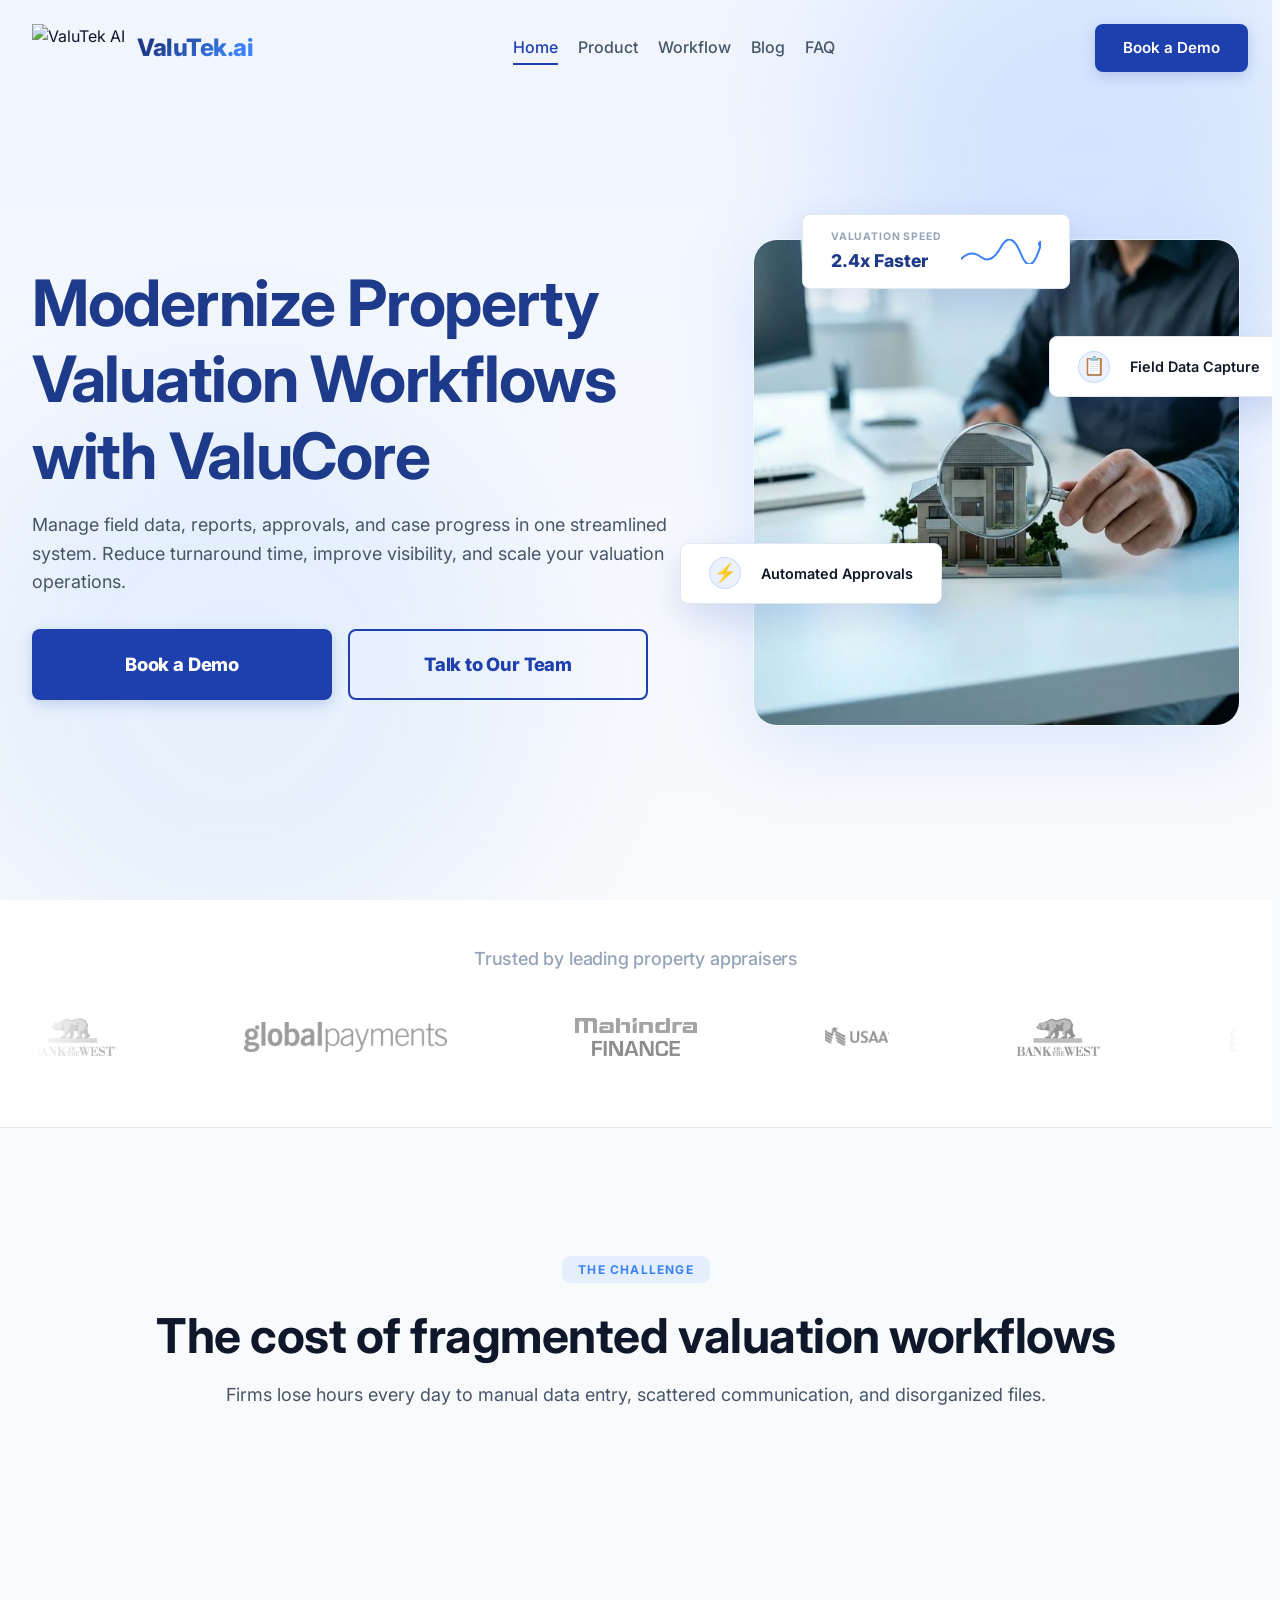
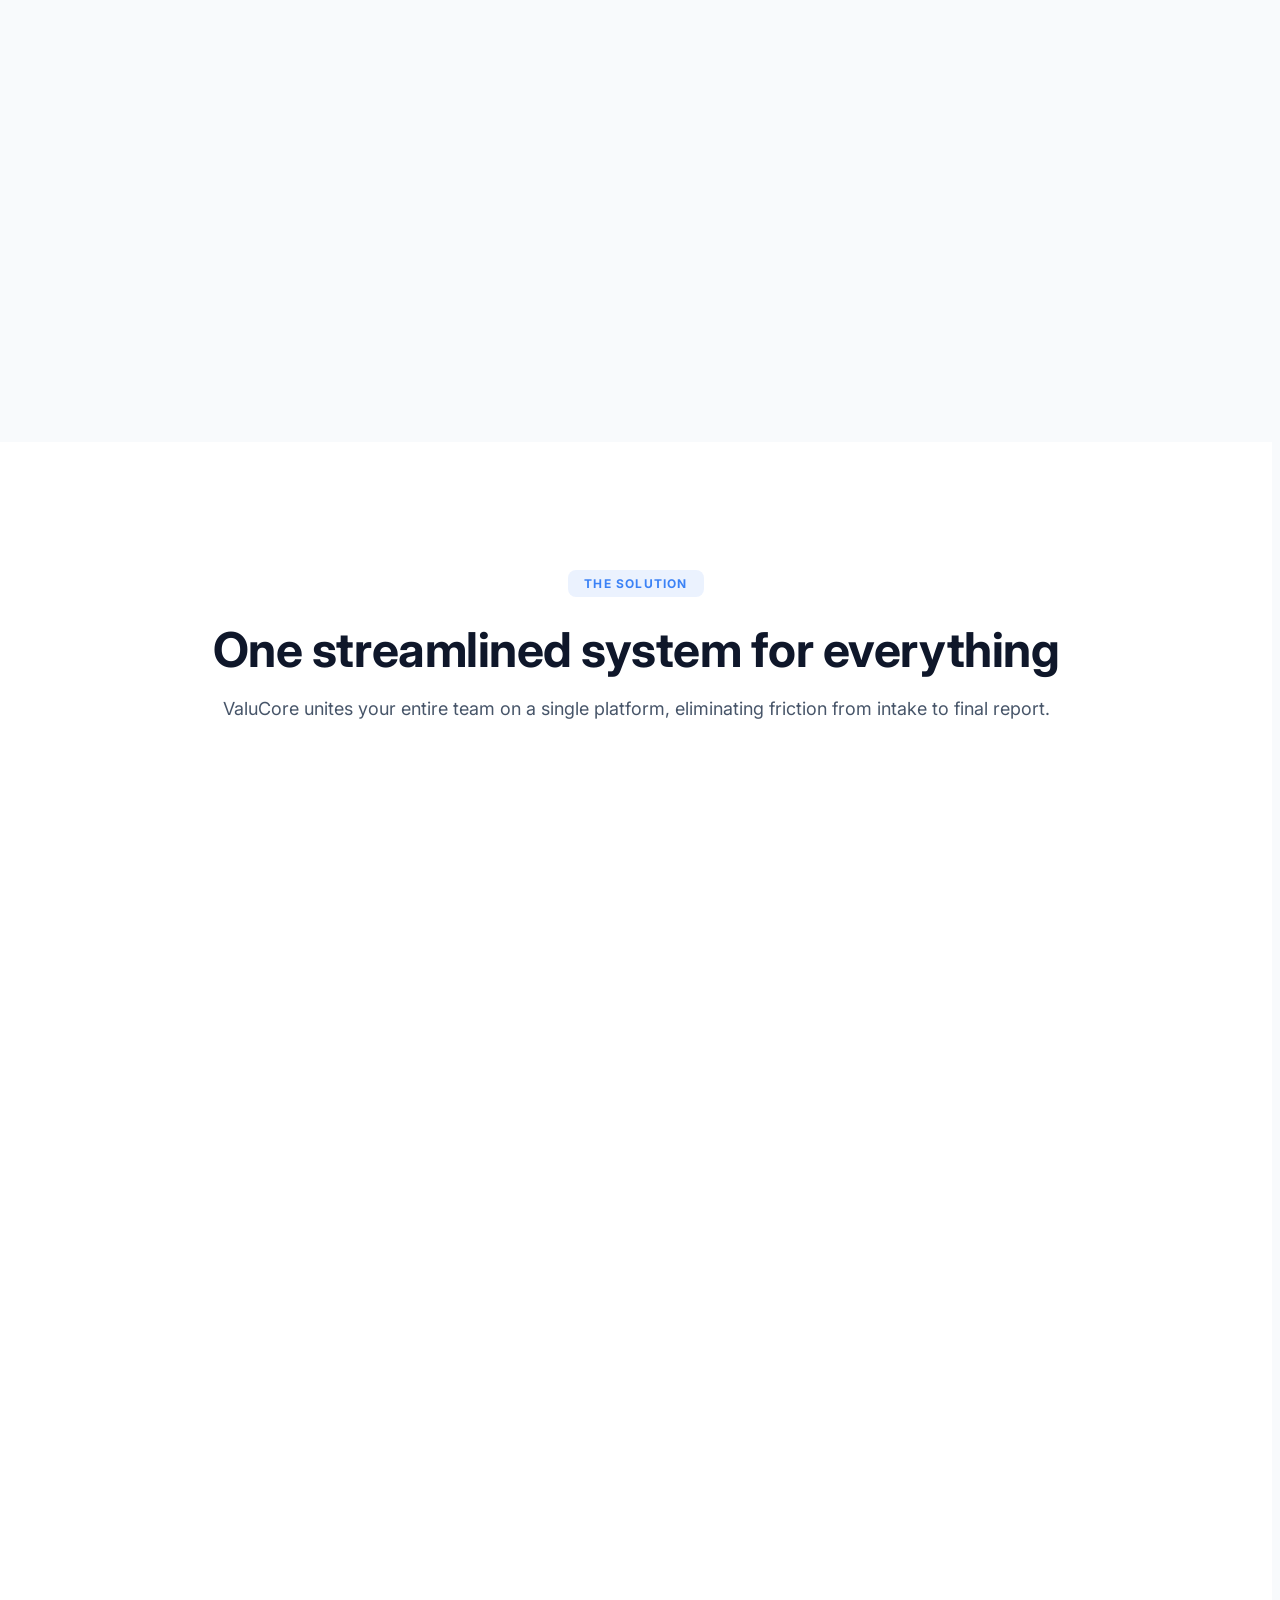
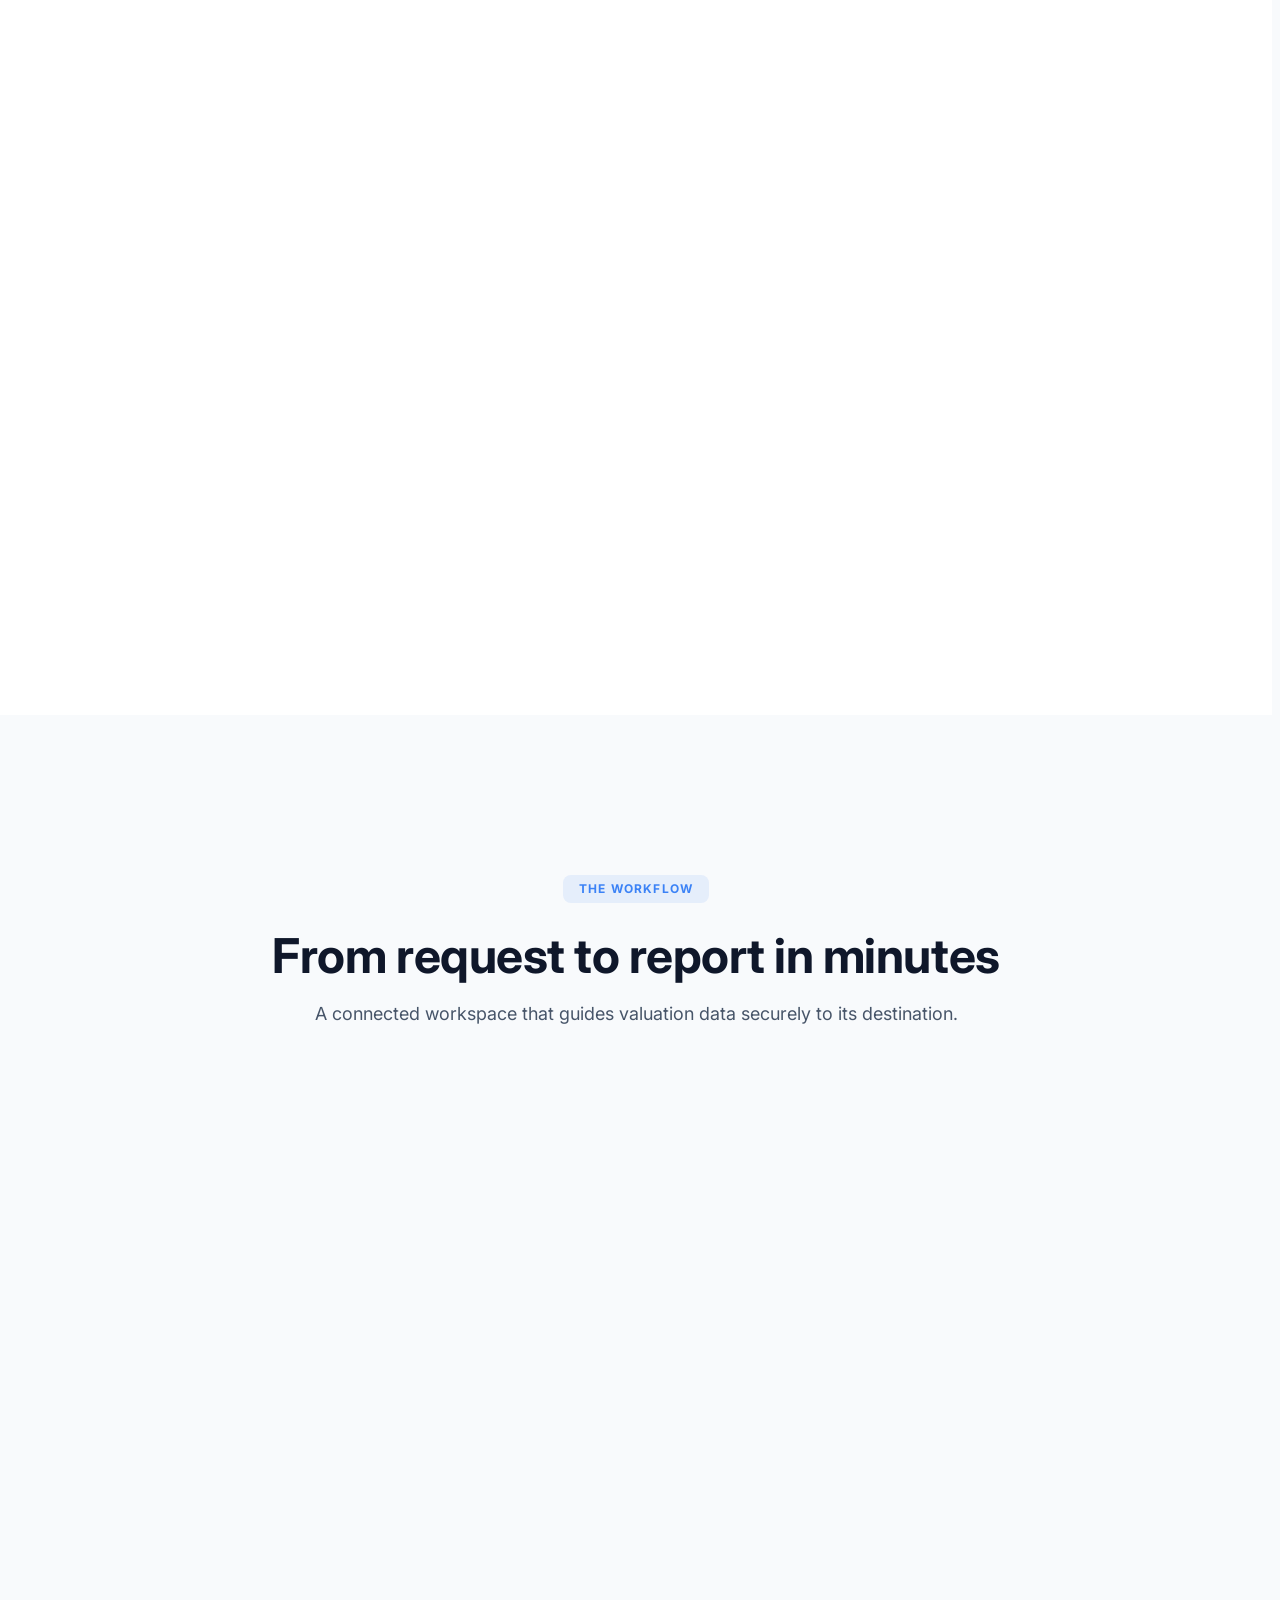
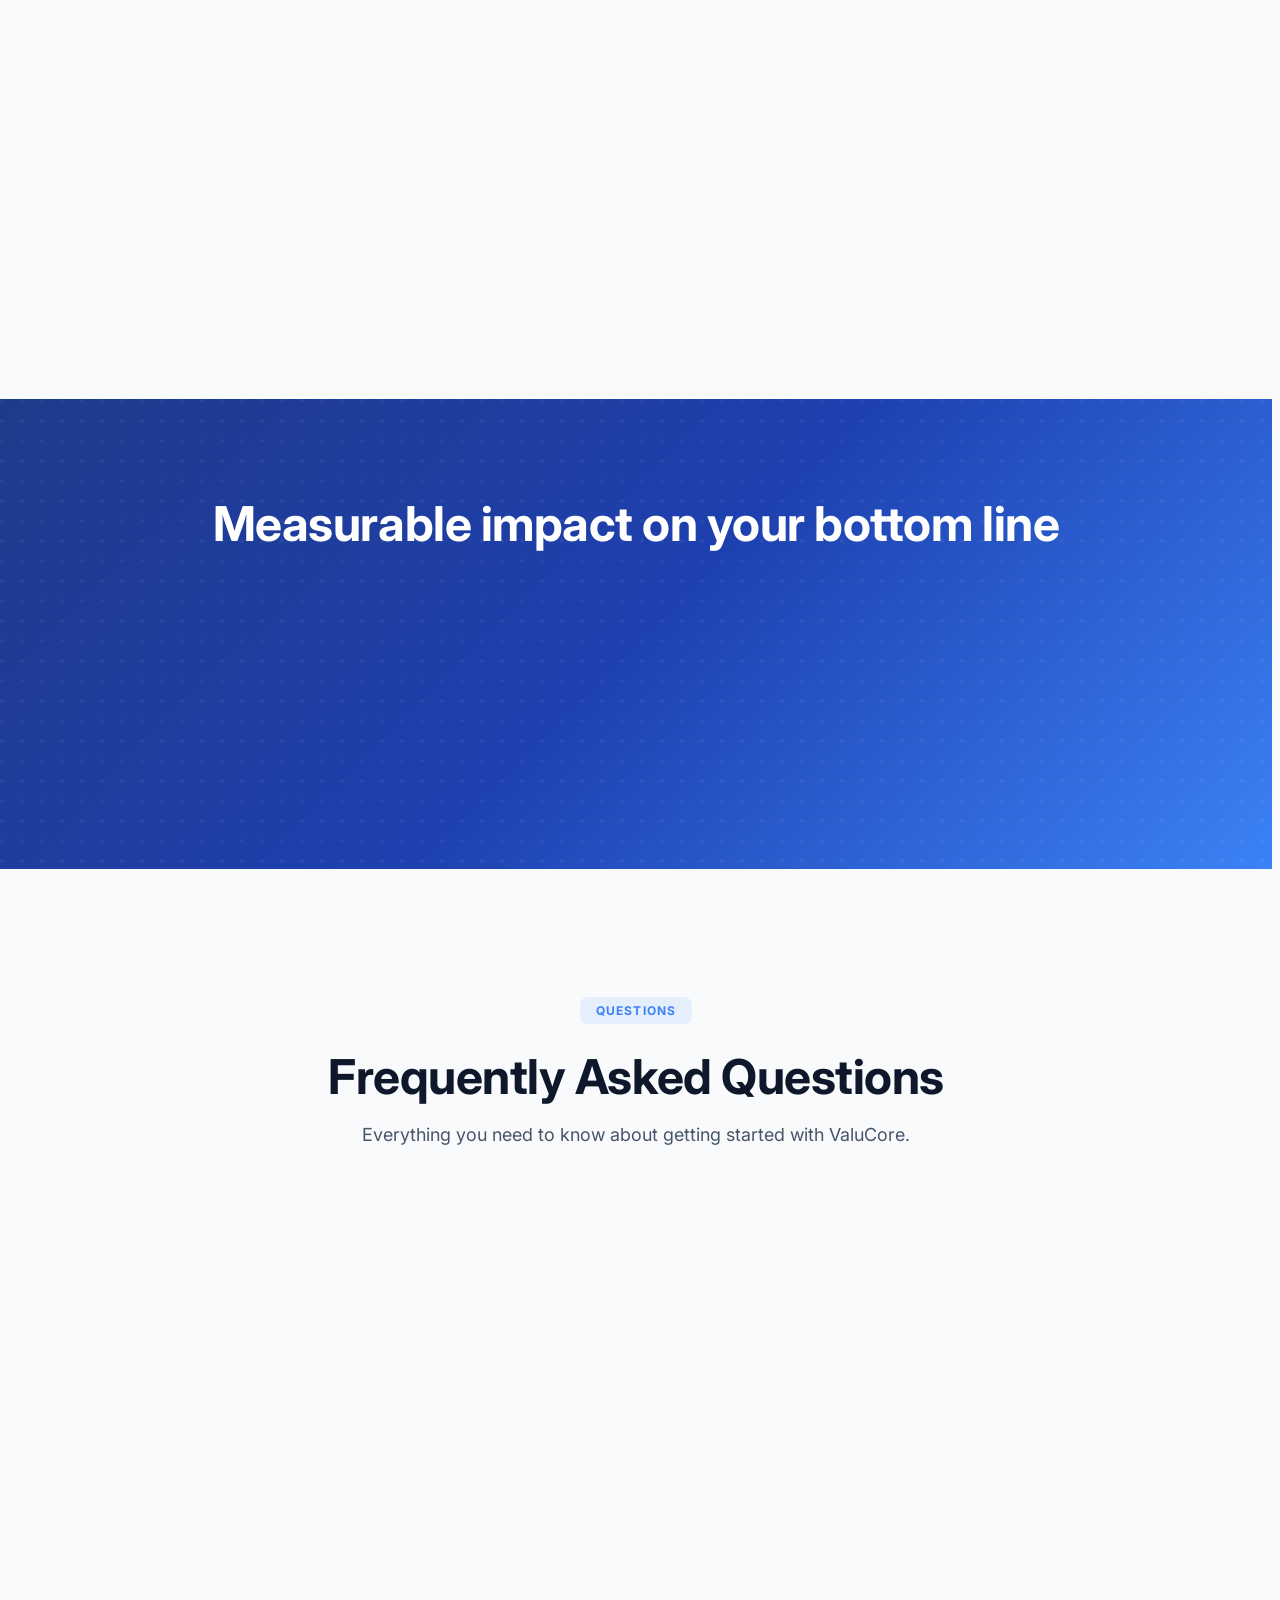
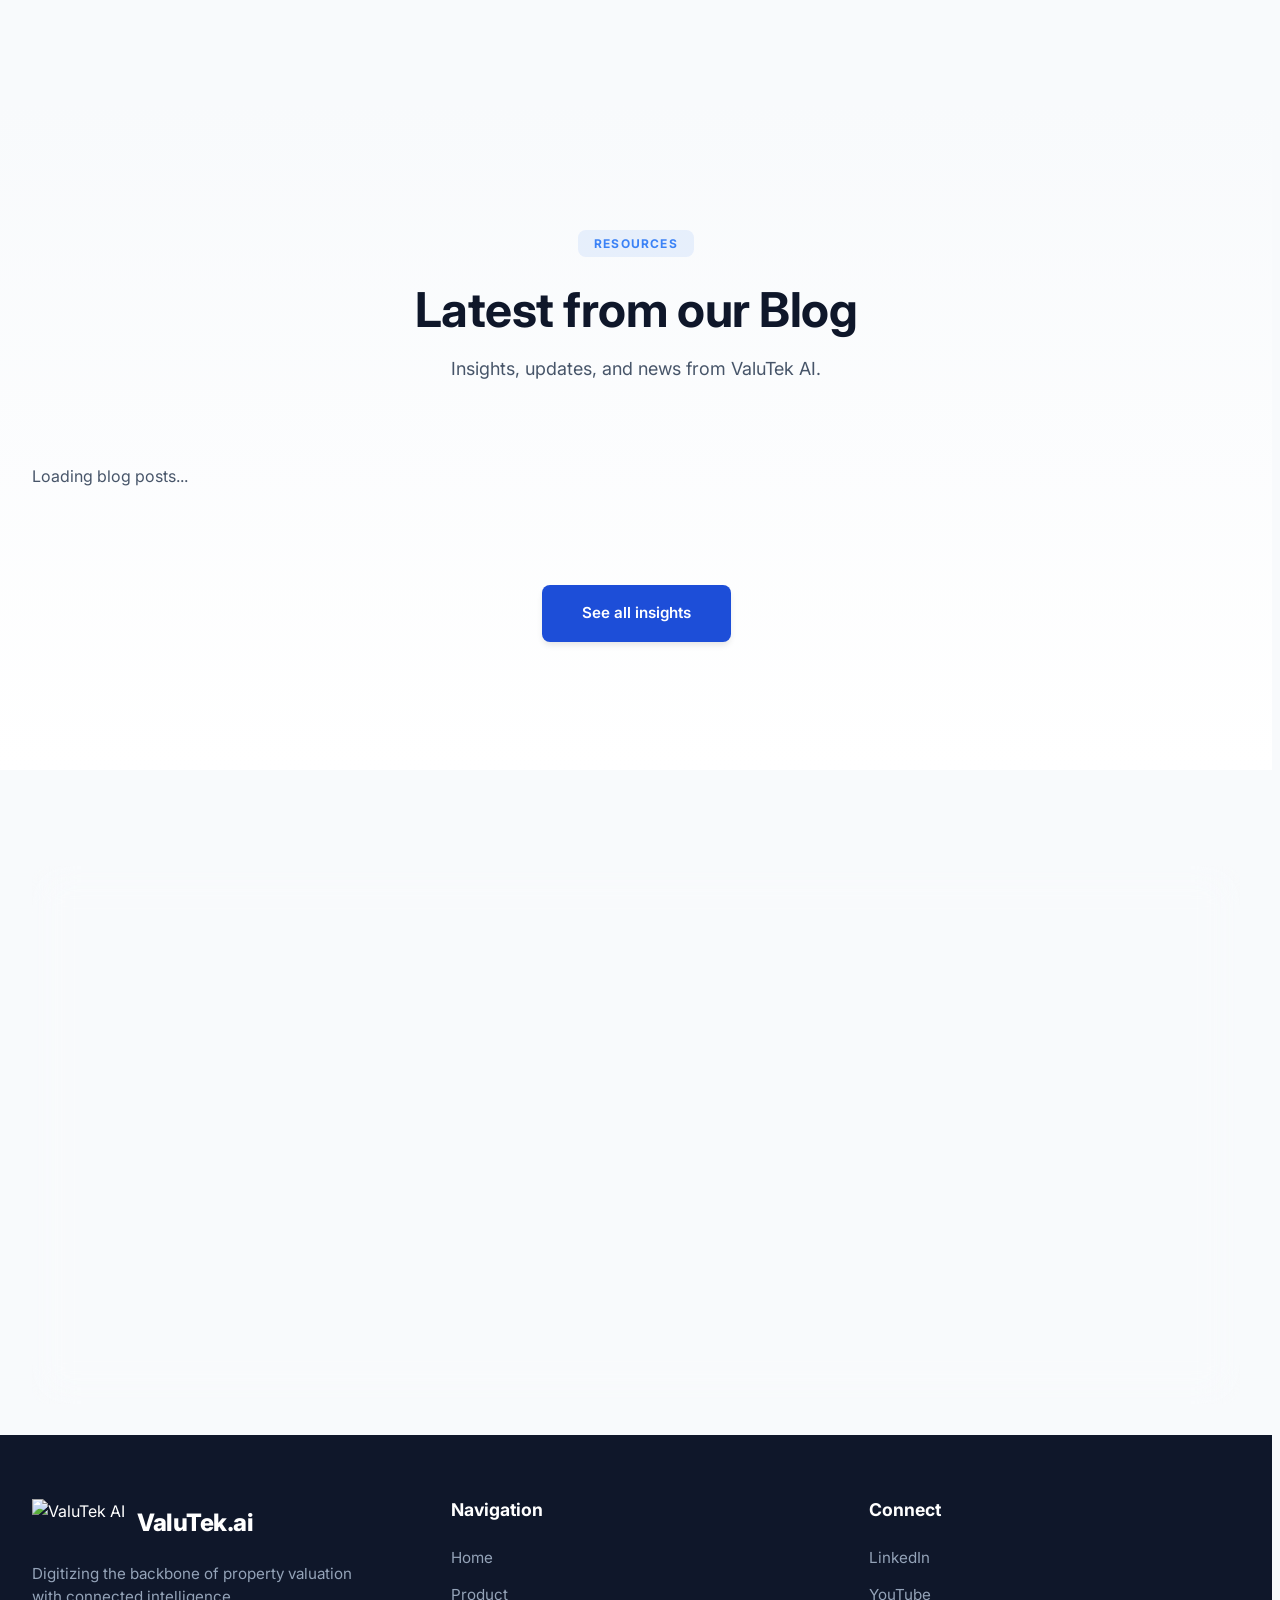
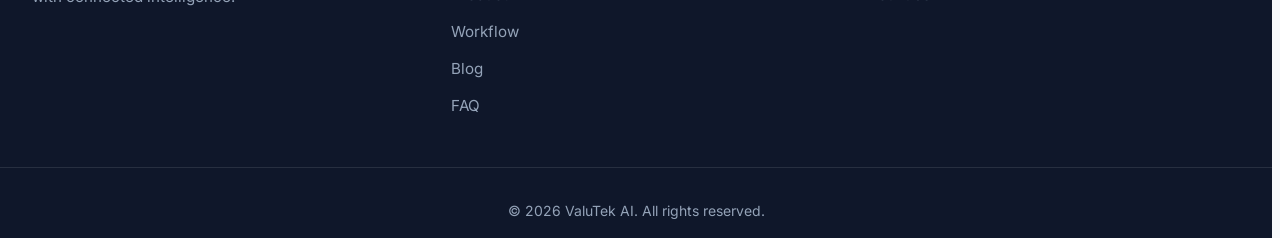
==== commit 8a93a324: "feat: standardise ui with rectangular curves, fix workflow alignment and footer spacing" ====
--- a/blog-post.html
+++ b/blog-post.html
@@ -1,4 +1,4 @@
-<!DOCTYPE html>
+﻿<!DOCTYPE html>
 <html lang="en">
 <head>
     <meta charset="UTF-8">
@@ -10,10 +10,10 @@
 <body>
     <header class="navbar scrolled">
         <div class="container nav-content">
-            <div class="logo">
+            <a href="index.html" class="logo" style="text-decoration: none;">
                 <img src="logo new.png" alt="ValuTek AI">
                 <span class="logo-text">ValuTek.ai</span>
-            </div>
+            </a>
             <nav class="nav-links">
                 <a href="index.html#home">Home</a>
                 <a href="index.html#product">Product</a>
@@ -57,10 +57,10 @@
     <footer class="footer">
         <div class="container footer-grid">
             <div class="footer-brand">
-                <div class="logo">
-                     <img src="logo new.png" alt="ValuTek AI">
-                     <span class="logo-text" style="color: #FFFFFF; font-weight: 800; font-size: 1.5rem; background: none; -webkit-text-fill-color: #FFFFFF;">ValuTek.ai</span>
-                </div>
+                <a href="index.html" class="logo" style="text-decoration: none;">
+                <img src="logo new.png" alt="ValuTek AI">
+                <span class="logo-text" style="color: #FFFFFF; font-weight: 800; font-size: 1.5rem; background: none; -webkit-text-fill-color: #FFFFFF;">ValuTek.ai</span>
+            </a>
                 <p class="footer-tagline">Digitizing the backbone of property valuation with connected intelligence.</p>
             </div>
             <div class="footer-nav">
@@ -147,6 +147,78 @@
                 }
             };
         });
+                // 7. Draggable Blog Carousel
+            const blogGrid = document.querySelector('.blog-grid');
+            if (blogGrid) {
+                const dragCursor = document.createElement('div');
+                dragCursor.className = 'drag-cursor';
+                dragCursor.textContent = 'Drag';
+                document.body.appendChild(dragCursor);
+                
+                let isDown = false;
+                let startX;
+                let scrollLeft;
+
+                blogGrid.addEventListener('mousedown', (e) => {
+                    if (e.target.closest('a') && e.button !== 1) return; // Allow clicking links
+                    isDown = true;
+                    startX = e.pageX - blogGrid.offsetLeft;
+                    scrollLeft = blogGrid.scrollLeft;
+                    dragCursor.style.transform = 'translate(-50%, -50%) scale(0.85)';
+                });
+
+                blogGrid.addEventListener('mouseleave', () => {
+                    isDown = false;
+                    dragCursor.classList.remove('active');
+                });
+
+                blogGrid.addEventListener('mouseup', () => {
+                    isDown = false;
+                    dragCursor.style.transform = 'translate(-50%, -50%) scale(1)';
+                });
+
+                blogGrid.addEventListener('mousemove', (e) => {
+                    dragCursor.style.left = e.clientX + 'px';
+                    dragCursor.style.top = e.clientY + 'px';
+                    if (!isDown) return;
+                    e.preventDefault();
+                    const x = e.pageX - blogGrid.offsetLeft;
+                    const walk = (x - startX) * 2.5; // Scroll speed multiplier
+                    blogGrid.scrollLeft = scrollLeft - walk;
+                });
+
+                blogGrid.addEventListener('mouseenter', () => {
+                    dragCursor.classList.add('active');
+                });
+            }
+
     </script>
+    <!-- Demo Modal -->
+    <div id="demoModal" class="modal-overlay">
+        <div class="modal-content">
+            <span class="modal-close" onclick="document.getElementById('demoModal').classList.remove('active');">&times;</span>
+            <div class="modal-header">
+                <h3>Book a Demo</h3>
+                <p>See ValuTek in action. We'll show you how to streamline your operations.</p>
+            </div>
+            <form class="demo-form" onsubmit="event.preventDefault(); alert('Demo request submitted!'); document.getElementById('demoModal').classList.remove('active');" style="display: flex; flex-direction: column; gap: 1rem;">
+                <input type="text" placeholder="Name *" required class="form-input" style="width: 100%;">
+                <input type="email" placeholder="Work Email *" required class="form-input" style="width: 100%;">
+                <input type="tel" placeholder="Contact Number" class="form-input" style="width: 100%;">
+                <input type="text" placeholder="Organization Name" class="form-input" style="width: 100%;">
+                <button type="submit" class="btn btn-primary" style="width: 100%; justify-content: center;">Submit Request</button>
+            </form>
+        </div>
+    </div>
 </body>
 </html>
+
+
+
+
+
+
+
+
+
+
--- a/style.css
+++ b/style.css
@@ -39,6 +39,13 @@
     color: var(--text-primary);
     line-height: 1.6;
     overflow-x: hidden;
+    min-height: 100vh;
+    display: flex;
+    flex-direction: column;
+}
+
+main, section {
+    flex-shrink: 0;
 }
 
 /* Sleek Custom Scrollbar */
@@ -134,6 +141,7 @@
     position: relative;
     overflow: hidden;
     z-index: 1;
+    white-space: nowrap;
 }
 
 .btn::after {
@@ -146,37 +154,46 @@
     transition: transform 0.4s ease;
     z-index: -1;
 }
-
-.btn:hover::after {
-    transform: scaleX(1);
-    transform-origin: left;
-}
-
-.btn:hover {
-    transform: translateY(-4px) scale(1.02);
+.btn {
+    display: inline-flex;
+    align-items: center;
+    justify-content: center;
+    padding: 0.75rem 1.75rem;
+    border-radius: var(--radius-md);
+    font-weight: 600;
+    font-size: 0.95rem;
+    transition: all 0.3s ease;
+    cursor: pointer;
+    gap: 0.5rem;
+    border: none;
+    text-decoration: none;
+}
+
+.btn-primary { 
+    background-color: var(--primary); 
+    color: white; 
+    box-shadow: 0 4px 14px rgba(30, 64, 175, 0.2);
+}
+
+.btn-primary:hover { 
+    background-color: var(--primary-dark); 
+    transform: translateY(-2px); 
+    box-shadow: 0 6px 20px rgba(30, 64, 175, 0.3); 
 }
 
 .btn-large {
-    padding: 1rem 2rem;
-    font-size: 1.125rem;
-}
-
-.btn-primary {
-    background-color: var(--primary-light);
-    color: white;
-    box-shadow: var(--shadow-md);
-}
-
-.btn-primary:hover {
-    background-color: var(--primary);
-    color: white;
-    box-shadow: var(--shadow-blue);
+    padding: 1.15rem 4rem;
+    font-size: 1.15rem;
+    font-weight: 800;
+    border-radius: var(--radius-md); /* Consistent Rectangle */
+    min-width: 300px;
+    letter-spacing: -0.01em;
 }
 
 .btn-outline {
-    background-color: transparent;
+    background: transparent;
+    border: 2.5px solid var(--primary);
     color: var(--primary);
-    border: 2px solid var(--primary);
 }
 
 .btn-outline:hover {
@@ -217,12 +234,14 @@
     display: flex;
     justify-content: space-between;
     align-items: center;
+    gap: 1rem;
 }
 
 .logo {
     display: flex;
     align-items: center;
     gap: 0.75rem;
+    flex-shrink: 0;
 }
 
 .logo img {
@@ -253,14 +272,19 @@
 @media (min-width: 768px) {
     .nav-links {
         display: flex;
-        gap: 2rem;
+        gap: 1.25rem;
     }
+}
+
+.nav-actions {
+    flex-shrink: 0;
 }
 
 .nav-links a {
     color: var(--text-secondary);
     font-weight: 500;
     position: relative;
+    white-space: nowrap;
 }
 
 .nav-links a:hover, .nav-links a.active {
@@ -304,7 +328,7 @@
 
 @media (min-width: 1024px) {
     .hero-content {
-        grid-template-columns: 1fr 1fr;
+        grid-template-columns: 1.35fr 1fr; /* Expand text area column to stop title from wrapping to single words */
     }
 }
 
@@ -334,14 +358,147 @@
 
 .hero-image {
     width: 100%;
-    max-width: 550px;
+    max-width: 500px; /* Reverted previous overly large expand to allow widget floating safe bounds */
     height: auto;
-    filter: drop-shadow(0 20px 40px rgba(59, 130, 246, 0.12));
+    border-radius: var(--radius-xl); /* Fix sharp edges complaint */
+    filter: drop-shadow(0 20px 40px rgba(59, 130, 246, 0.15));
     transition: transform 0.5s ease-out;
     display: block;
     margin: 0 auto;
     transform-style: preserve-3d;
     will-change: transform;
+    border: 1px solid rgba(255, 255, 255, 0.5); /* Inner border premium look */
+}
+
+/* Floating Widgets Overlay styling inspired by mockup Dashboard floating node elements */
+.visual-container {
+    position: relative;
+    max-width: 550px;
+}
+
+.floating-widget, .floating-panel {
+    position: absolute;
+    background: rgba(255, 255, 255, 0.98);
+    backdrop-filter: blur(16px);
+    -webkit-backdrop-filter: blur(16px);
+    border: 1px solid rgba(255, 255, 255, 1);
+    padding: 1rem 1.75rem;
+    display: flex;
+    align-items: center;
+    gap: 1.25rem;
+    box-shadow: 0 15px 35px rgba(30, 64, 175, 0.15);
+    z-index: 10;
+    transition: transform 0.3s ease, box-shadow 0.3s ease;
+    animation: widgetFloat 4s ease-in-out infinite alternate;
+}
+
+.floating-widget, .floating-panel {
+    position: absolute;
+    background: #FFFFFF;
+    border: 1px solid var(--border);
+    padding: 0.85rem 1.75rem;
+    display: flex;
+    align-items: center;
+    gap: 1.25rem;
+    box-shadow: 0 15px 35px rgba(30, 64, 175, 0.15);
+    z-index: 10;
+    transition: transform 0.3s ease, box-shadow 0.3s ease;
+    animation: widgetFloat 4s ease-in-out infinite alternate;
+    border-radius: var(--radius-md); /* Perfectly consistent with navbar button */
+}
+
+.floating-panel .panel-info {
+    display: flex;
+    flex-direction: column;
+    gap: 1px;
+}
+
+.floating-panel .panel-label {
+    font-size: 0.65rem;
+    font-weight: 700;
+    color: var(--text-muted);
+    text-transform: uppercase;
+    letter-spacing: 0.08em;
+}
+
+.floating-panel .panel-value {
+    font-size: 1.1rem;
+    font-weight: 800;
+    color: var(--primary-dark);
+}
+
+.floating-panel .panel-graph {
+    min-width: 60px;
+    display: flex;
+    align-items: center;
+}
+
+.status-indicator {
+    padding-left: 0.5rem;
+}
+
+.pulse-dot {
+    display: block;
+    width: 10px;
+    height: 10px;
+    background-color: var(--success);
+    border-radius: 50%;
+    box-shadow: 0 0 0 rgba(16, 185, 129, 0.4);
+    animation: pulse-glow 2s infinite;
+}
+
+.floating-panel:hover {
+    transform: translateY(-4px) scale(1.02);
+    box-shadow: 0 20px 45px rgba(30, 64, 175, 0.2);
+}
+
+.widget-icon {
+    width: 32px;
+    height: 32px;
+    background: rgba(59, 130, 246, 0.1);
+    border-radius: 50%;
+    display: flex;
+    align-items: center;
+    justify-content: center;
+    font-size: 1.125rem;
+    border: 1px solid rgba(59, 130, 246, 0.2);
+}
+
+.widget-text {
+    font-size: 0.9rem;
+    font-weight: 600;
+    color: var(--text-primary);
+    white-space: nowrap;
+}
+
+/* Individual locations of widgets floating */
+.widget-1 {
+    top: 20%;
+    right: -10%;
+    animation-delay: 0s;
+}
+
+.widget-2 {
+    bottom: 25%;
+    left: -15%;
+    animation-delay: 1.2s;
+    animation-name: widgetFloatReverse;
+}
+
+.widget-3 {
+    top: -5%;
+    left: 10%;
+    animation-delay: 0.6s;
+}
+
+@keyframes widgetFloat {
+    from { transform: translateY(0px) rotate(0deg); }
+    to { transform: translateY(-12px) rotate(1deg); }
+}
+
+@keyframes widgetFloatReverse {
+    from { transform: translateY(0px) rotate(0deg); }
+    to { transform: translateY(12px) rotate(-1deg); }
 }
 
 /* Animations */
@@ -579,13 +736,13 @@
     padding: 0.25rem 1rem;
     background: rgba(59, 130, 246, 0.1);
     color: var(--primary-light);
-    border-radius: 2rem;
-    font-size: 0.875rem;
-    font-weight: 600;
-    margin-bottom: 1rem;
-    border: 1px solid rgba(59, 130, 246, 0.2);
-}
-
+    border-radius: var(--radius-md); /* Consistent Rounded Rectangle */
+    font-size: 0.75rem;
+    font-weight: 700;
+    text-transform: uppercase;
+    letter-spacing: 0.1em;
+    margin-bottom: 1.5rem;
+}
 /* Cards */
 .card {
     background: var(--surface);
@@ -648,19 +805,207 @@
 
 .problem-section { padding: 8rem 0; }
 
+/* Interactive Challenge Cards (Requested feature) */
+.problem-card {
+    position: relative;
+    padding: 2.5rem 2rem;
+    display: flex;
+    flex-direction: column;
+    min-height: 440px;
+    justify-content: flex-start;
+    border-radius: var(--radius-lg);
+    background-color: var(--surface);
+    overflow: hidden;
+    transition: transform 0.4s cubic-bezier(0.175, 0.885, 0.32, 1.275), border-color 0.4s ease;
+    z-index: 1; /* Keep base card below its content */
+    border: 1px solid var(--border);
+}
+
+.problem-card::before {
+    /* Retain spotlight effect but under overlay */
+    z-index: 2;
+}
+
+/* Background image handling using CSS variables */
+.card-bg-overlay {
+    position: absolute;
+    inset: 0;
+    background-image: var(--bg-image);
+    background-size: cover;
+    background-position: center;
+    opacity: 0;
+    z-index: 0;
+    transition: opacity 0.5s ease;
+}
+
+.card-bg-overlay::before {
+    content: '';
+    position: absolute;
+    inset: 0;
+    background: rgba(30, 64, 110, 0.82); /* Dark bluish-slate overlay for the image */
+    z-index: 1;
+}
+
+.problem-card:hover .card-bg-overlay {
+    opacity: 1;
+}
+
+/* Base content wrapping to stay above overlay */
+.card-content-wrap {
+    position: relative;
+    z-index: 3;
+    display: flex;
+    flex-direction: column;
+    height: 100%;
+}
+
+.icon-circle {
+    width: 68px;
+    height: 68px;
+    border-radius: 50%;
+    background-color: rgba(16, 185, 129, 0.08);
+    display: flex;
+    align-items: center;
+    justify-content: center;
+    margin-bottom: 2rem;
+    transition: background-color 0.4s ease;
+}
+
+.icon-svg {
+    stroke: #10B981; /* Green color similar to image */
+    transition: stroke 0.4s ease;
+}
+
+.problem-card h3 {
+    font-size: 1.5rem;
+    color: var(--text-primary);
+    margin-bottom: 1rem;
+    transition: color 0.4s ease;
+}
+
+.problem-card p {
+    color: var(--text-secondary);
+    font-size: 1.05rem;
+    line-height: 1.6;
+    flex-grow: 1;
+    margin-bottom: 2.5rem;
+    transition: color 0.4s ease;
+}
+
+.read-more {
+    font-weight: 600;
+    font-size: 1rem;
+    color: var(--text-primary);
+    margin-top: auto;
+    display: inline-block;
+    text-decoration: none;
+    transition: color 0.4s ease;
+}
+
+/* Hover Content States */
+.problem-card:hover {
+    border-color: transparent;
+}
+
+.problem-card:hover .icon-circle {
+    background-color: #FFFFFF;
+}
+
+.problem-card:hover .icon-svg {
+    stroke: #10B981;
+}
+
+.problem-card:hover h3 {
+    color: #FFFFFF;
+}
+
+.problem-card:hover p {
+    color: rgba(255, 255, 255, 0.85);
+}
+
+.problem-card:hover .read-more {
+    color: #FFFFFF;
+}
+
+
 /* Blog Section */
 .blog-section { padding: 8rem 0; }
 .blog-section.bg-light {
     background: linear-gradient(180deg, var(--background) 0%, #FFFFFF 100%);
 }
 
+.blog-carousel-wrapper {
+    position: relative;
+    width: 100%;
+}
+
 .blog-grid {
+    display: flex;
+    overflow-x: auto;
+    gap: 2.5rem;
+    padding-bottom: 2rem;
+    padding-top: 1rem;
+    user-select: none; /* smooth drag */
+    /* Hide scrollbar */
+    -ms-overflow-style: none;  /* IE and Edge */
+    scrollbar-width: none;  /* Firefox */
+}
+
+/* Dedicated Blog Page Grid Layout override */
+.blog-grid.blog-grid-full {
     display: grid;
     grid-template-columns: repeat(auto-fill, minmax(340px, 1fr));
-    gap: 2.5rem;
+    overflow-x: visible;
+    padding-bottom: 0;
+}
+.blog-grid.blog-grid-full:hover {
+    cursor: default;
+}
+.blog-grid.blog-grid-full .drag-cursor {
+    display: none !important;
+}
+.blog-grid.blog-grid-full .blog-card {
+    flex: unset;
+}
+
+/* Hide scrollbar for Chrome/Safari */
+.blog-grid::-webkit-scrollbar {
+    display: none;
+}
+
+/* Custom Hover Cursor styles */
+.drag-cursor {
+    position: fixed;
+    top: 0; left: 0;
+    width: 90px;
+    height: 90px;
+    background: rgba(255, 255, 255, 0.95);
+    border-radius: 50%;
+    pointer-events: none;
+    z-index: 10000;
+    display: flex;
+    align-items: center;
+    justify-content: center;
+    color: var(--primary);
+    font-weight: 800;
+    font-size: 1.1rem;
+    box-shadow: 0 10px 30px rgba(0, 0, 0, 0.15);
+    transform: translate(-50%, -50%) scale(0);
+    opacity: 0;
+    transition: transform 0.3s cubic-bezier(0.175, 0.885, 0.32, 1.275), opacity 0.3s ease;
+}
+
+.drag-cursor.active {
+    transform: translate(-50%, -50%) scale(1);
+    opacity: 1;
+}
+
+.blog-grid:hover {
+    cursor: none;
 }
 
 .blog-card {
+    flex: 0 0 clamp(320px, calc(33.333% - 1.66rem), 400px);
     background: #FFFFFF;
     border-radius: 1.5rem;
     overflow: hidden;
@@ -671,6 +1016,8 @@
     padding: 1.25rem;
     gap: 1.25rem;
     transition: transform 0.4s cubic-bezier(0.175, 0.885, 0.32, 1.275), box-shadow 0.4s ease;
+    user-select: none;
+    -webkit-user-drag: none;
 }
 
 .blog-card:hover {
@@ -774,7 +1121,7 @@
     display: grid;
     grid-template-columns: 1fr;
     gap: 4rem;
-    align-items: center;
+    align-items: center; /* Center image vertically by default */
     margin-bottom: 8rem;
     opacity: 0;
     transform: translateY(30px);
@@ -788,18 +1135,22 @@
 @media (min-width: 1024px) {
     .feature-row {
         grid-template-columns: 1fr 1fr;
-        align-items: flex-start;
+        align-items: center; /* Center image vertically against cards */
     }
     .feature-content {
-        position: sticky;
-        top: 120px;
-        padding-bottom: 3rem;
+        position: relative; /* Remove sticky to ensure perfect flex centering */
+        padding-bottom: 0rem;
     }
     .feature-row.reverse .feature-content {
         order: 2;
     }
     .feature-row.reverse .feature-image {
         order: 1;
+    }
+    .feature-image {
+        display: flex;
+        align-items: center;
+        justify-content: center;
     }
 }
 
@@ -858,16 +1209,70 @@
     line-height: 1; margin-bottom: 0.5rem;
 }
 
-/* CTA Section */
-.cta-section { padding: -4rem 0 8rem; margin-top: -4rem; position: relative; z-index: 10; }
+/* CTA Section - Grounded layout */
+.cta-section .container {
+    max-width: 1440px; /* Wider than the standard grid */
+}
+
+.cta-section { 
+    padding: 6rem 0 2rem; 
+    position: relative; 
+    z-index: 10; 
+    background-color: var(--background); 
+}
+
 .cta-box {
-    padding: 4rem 2rem; text-align: center;
-    background: var(--surface);
-    border: 1px solid var(--border);
-    box-shadow: var(--shadow-xl);
-}
-
-.form-wrapper { max-width: 500px; margin: 2rem auto 0; }
+    padding: 7rem 4rem; 
+    text-align: center;
+    background: linear-gradient(135deg, var(--primary) 0%, var(--primary-dark) 100%); 
+    border-radius: var(--radius-lg); 
+    color: #FFFFFF;
+    box-shadow: 0 40px 100px -20px rgba(30, 64, 175, 0.45);
+    border: none;
+    max-width: 100%; 
+    margin: 0 auto;
+}
+
+.cta-box h2 {
+    color: #FFFFFF;
+    font-size: clamp(2.25rem, 5vw, 3.75rem);
+    font-weight: 800;
+    margin-bottom: 1.5rem;
+    letter-spacing: -0.02em;
+}
+
+.cta-box p {
+    color: rgba(255, 255, 255, 0.9);
+    font-size: clamp(1rem, 1.8vw, 1.35rem);
+    font-weight: 500;
+    max-width: 800px;
+    margin: 0 auto 3rem;
+    line-height: 1.6;
+}
+
+.cta-box .btn-primary {
+    background: #FFFFFF;
+    color: var(--primary);
+    padding: 1.25rem 4rem;
+    font-weight: 800;
+    font-size: 1.25rem;
+    border-radius: var(--radius-md); 
+    box-shadow: 0 10px 25px rgba(0, 0, 0, 0.15);
+    min-width: 320px;
+}
+
+.cta-box .btn-primary:hover {
+    background: #F8FAFC;
+    transform: translateY(-3px) scale(1.02);
+    box-shadow: 0 15px 35px rgba(0, 0, 0, 0.15);
+}
+
+.cta-box.glass-panel {
+    /* Legacy override - no longer used but keeping for clean css */
+    background: var(--primary);
+}
+
+.form-wrapper { margin-top: 3rem; display: flex; justify-content: center; }
 .demo-form { display: flex; gap: 0.5rem; flex-wrap: wrap; }
 .form-input {
     flex: 1; min-width: 250px;
@@ -879,8 +1284,83 @@
 }
 .form-input:focus { border-color: var(--primary-light); box-shadow: 0 0 0 3px rgba(59, 130, 246, 0.2); }
 
+/* Modal Styles */
+.modal-overlay {
+    position: fixed;
+    top: 0; left: 0; width: 100%; height: 100%;
+    background: rgba(15, 23, 42, 0.85);
+    backdrop-filter: blur(8px);
+    -webkit-backdrop-filter: blur(8px);
+    z-index: 99999;
+    display: flex;
+    align-items: center;
+    justify-content: center;
+    opacity: 0;
+    visibility: hidden;
+    transition: all 0.4s ease;
+}
+
+.modal-overlay.active {
+    opacity: 1;
+    visibility: visible;
+}
+
+.modal-content {
+    background: var(--surface);
+    padding: 3rem;
+    border-radius: var(--radius-lg);
+    width: 90%;
+    max-width: 480px;
+    position: relative;
+    transform: translateY(40px) scale(0.95);
+    transition: all 0.5s cubic-bezier(0.175, 0.885, 0.32, 1.275);
+    box-shadow: 0 25px 50px -12px rgba(0, 0, 0, 0.5);
+}
+
+.modal-overlay.active .modal-content {
+    transform: translateY(0) scale(1);
+}
+
+.modal-close {
+    position: absolute;
+    top: 1rem;
+    right: 1.5rem;
+    font-size: 2.5rem;
+    cursor: pointer;
+    color: var(--text-muted);
+    transition: color 0.3s;
+    line-height: 1;
+}
+
+.modal-close:hover {
+    color: var(--primary);
+}
+
+.modal-header {
+    text-align: center;
+    margin-bottom: 2rem;
+}
+
+.modal-header h3 {
+    margin-bottom: 0.5rem;
+    font-size: 1.75rem;
+    color: var(--text-primary);
+}
+
+.modal-header p {
+    font-size: 1rem;
+    color: var(--text-secondary);
+    margin: 0;
+}
+
+
 /* Footer */
-.footer { background: var(--text-primary); color: white; padding: 4rem 0 2rem; }
+.footer { 
+    background: var(--text-primary); 
+    color: white; 
+    padding: 4rem 0 0.5rem; /* Reduced bottom padding */
+    margin: 0;
+}
 .footer-grid {
     display: grid;
     grid-template-columns: repeat(auto-fit, minmax(180px, 1fr));
@@ -925,7 +1405,7 @@
     display: flex;
     justify-content: center;
     align-items: center;
-    padding-top: 2rem;
+    padding: 2rem 0 0.5rem; /* Tight bottom spacing */
 }
 
 .footer p {
@@ -949,12 +1429,27 @@
 /* Feature & Workflow Images */
 .feature-img {
     width: 100%;
-    max-width: 600px;
     height: auto;
     border-radius: var(--radius-lg);
     box-shadow: 0 20px 40px -10px rgba(0,0,0,0.1), 0 10px 20px -5px rgba(59, 130, 246, 0.2);
     transition: transform 0.4s ease, box-shadow 0.4s ease;
     display: block;
+    opacity: 0;
+}
+
+.feature-img.slide-down-active {
+    animation: slideDownIn 1.5s cubic-bezier(0.16, 1, 0.3, 1) forwards;
+}
+
+@keyframes slideDownIn {
+    from {
+        opacity: 0;
+        transform: translateY(-80px);
+    }
+    to {
+        opacity: 1;
+        transform: translateY(0);
+    }
 }
 
 .feature-img:hover {
@@ -962,35 +1457,118 @@
     box-shadow: 0 30px 60px -12px rgba(0,0,0,0.15), 0 15px 30px -10px rgba(59, 130, 246, 0.3);
 }
 
+.feature-img.no-frame {
+    border-radius: 0 !important;
+    box-shadow: none !important;
+}
+
+/* Workflow Section Fixes */
+.workflow-section {
+    padding: 10rem 0 8rem; /* Prevent navbar overlap */
+    background-color: var(--background);
+    position: relative;
+    overflow: hidden;
+}
+
+.workflow-section .feature-content {
+    position: relative;
+    padding-left: 1rem;
+    display: flex;
+    flex-direction: column;
+    justify-content: center; /* Internal vertical centering */
+}
+
+
+.workflow-section .feature-content::before {
+    content: '';
+    position: absolute;
+    left: 1.75rem; 
+    top: 3.25rem; 
+    bottom: 4.5rem; /* Terminate exactly at step 04 */
+    width: 2px;
+    background: linear-gradient(to bottom, var(--primary-light) 0%, rgba(59, 130, 246, 0.1) 100%);
+    z-index: 0;
+}
+
 /* Step Cards for Workflow */
 .step-card {
     position: relative;
-    padding-left: 4.5rem;
+    padding: 1.75rem 2.25rem 1.75rem 4.5rem; /* Room for number on the left */
     margin-bottom: 2rem;
+    background: var(--surface);
+    border: 1px solid var(--border);
+    border-radius: var(--radius-lg);
+    box-shadow: var(--shadow-sm);
+    transition: all 0.4s cubic-bezier(0.175, 0.885, 0.32, 1.275);
+    z-index: 1;
+    margin-left: 0; 
+}
+
+.step-card:last-child {
+    margin-bottom: 0;
 }
 
 .step-num {
     position: absolute;
-    left: 0;
-    top: 0rem;
-    width: 3rem;
-    height: 3rem;
-    background: rgba(59, 130, 246, 0.1);
+    left: 0; 
+    top: 1.5rem; /* Fixed top position for perfect vertical line-path */
+    width: 3.5rem;
+    height: 3.5rem;
+    background: var(--surface);
     color: var(--primary-light);
-    font-size: 1.25rem;
+    font-size: 1.15rem;
     font-weight: 800;
     border-radius: 50%;
     display: flex;
     align-items: center;
     justify-content: center;
-    border: 2px solid rgba(59, 130, 246, 0.2);
-    transition: transform 0.3s ease, background 0.3s ease;
+    border: 2px solid var(--primary-light);
+    box-shadow: 0 0 0 6px var(--background);
+    transition: all 0.4s ease;
+    z-index: 2;
+}
+
+.step-card h3 {
+    color: var(--text-primary);
+    margin-bottom: 0.5rem;
+    font-size: 1.25rem;
+}
+
+.step-card p {
+    margin-bottom: 0;
+    font-size: 0.95rem;
+    color: var(--text-secondary);
+}
+
+.step-card:hover {
+    transform: translateX(8px) translateY(0);
+    border-color: var(--primary-light);
+    box-shadow: var(--shadow-lg);
 }
 
 .step-card:hover .step-num {
-    transform: scale(1.1);
     background: var(--primary-light);
     color: white;
+    box-shadow: 0 0 0 6px var(--background), 0 0 15px rgba(59, 130, 246, 0.4);
+    transform: translateY(-50%) scale(1.1);
+}
+
+.step-card.active {
+    opacity: 1 !important;
+    transform: translateX(12px) translateY(0) !important;
+    border-color: var(--primary);
+    box-shadow: var(--shadow-lg);
+}
+
+.step-card.active .step-num {
+    background: var(--primary);
+    color: white;
+    box-shadow: 0 0 0 6px var(--background), 0 0 20px rgba(30, 64, 175, 0.4);
+    transform: translateY(-50%) scale(1.15);
+}
+
+.step-card.active h3 {
+    color: var(--primary);
 }
 
 /* FAQ Accordion */
@@ -1178,6 +1756,18 @@
     
     .logo-slider { padding: 0.5rem 0; }
     .logo-track { gap: 4rem; }
+
+    /* Modal Mobile */
+    .modal-content { padding: 2.5rem 1.5rem 1.5rem; width: 95%; max-height: 90vh; overflow-y: auto; }
+    .modal-header h3 { font-size: 1.5rem; }
+    .modal-close { top: 0.5rem; right: 1rem; font-size: 2rem; }
+
+    /* Workflow Timeline Mobile */
+    .workflow-section .feature-content { padding-left: 0; }
+    .workflow-section .feature-content::before { left: calc(1.5rem - 1px); }
+    .step-card { margin-left: 1.5rem; padding: 1.25rem 1rem 1.25rem 2.25rem; }
+    .step-num { width: 2.5rem; height: 2.5rem; left: -1.25rem; font-size: 1rem; box-shadow: 0 0 0 4px var(--background); }
+    .step-card:hover .step-num, .step-card.active .step-num { box-shadow: 0 0 0 4px var(--background), 0 0 10px rgba(59, 130, 246, 0.4); }
 }
 
 /* Responsive Hamburger Layout Toggle */
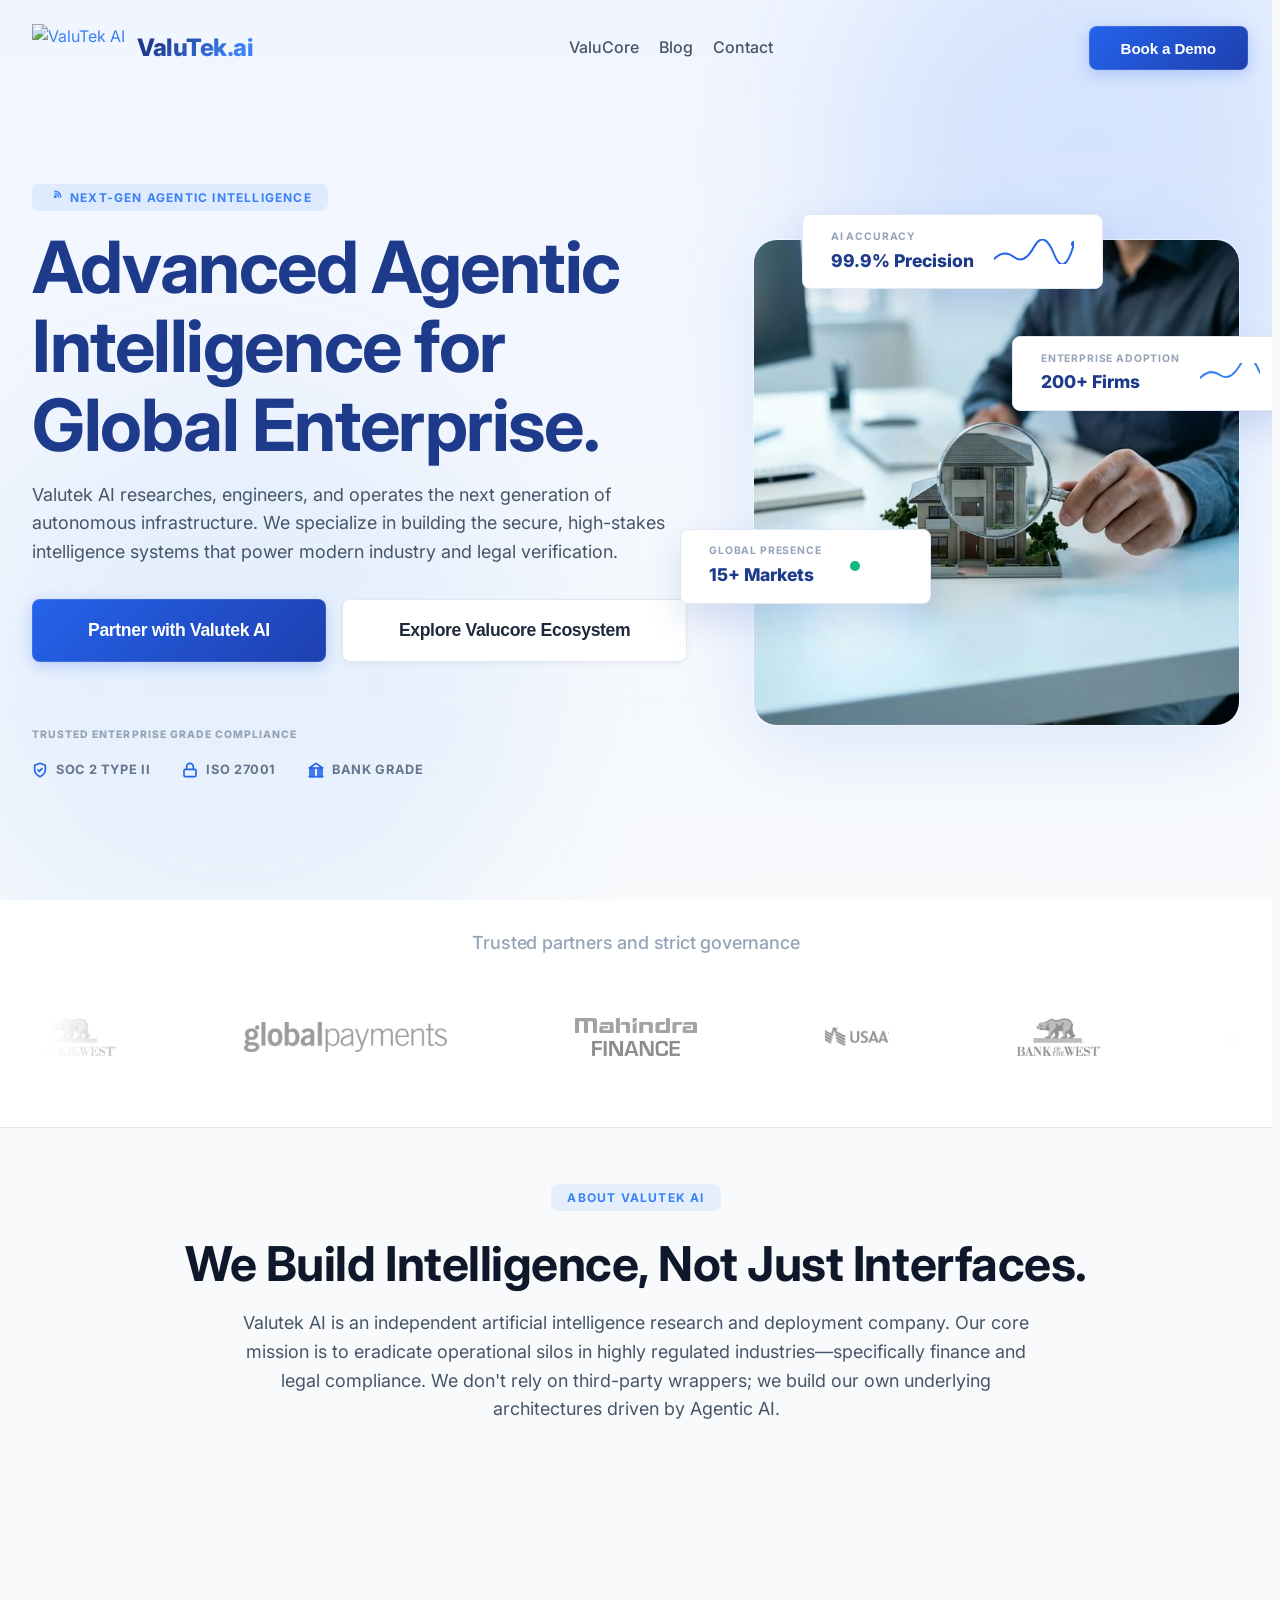
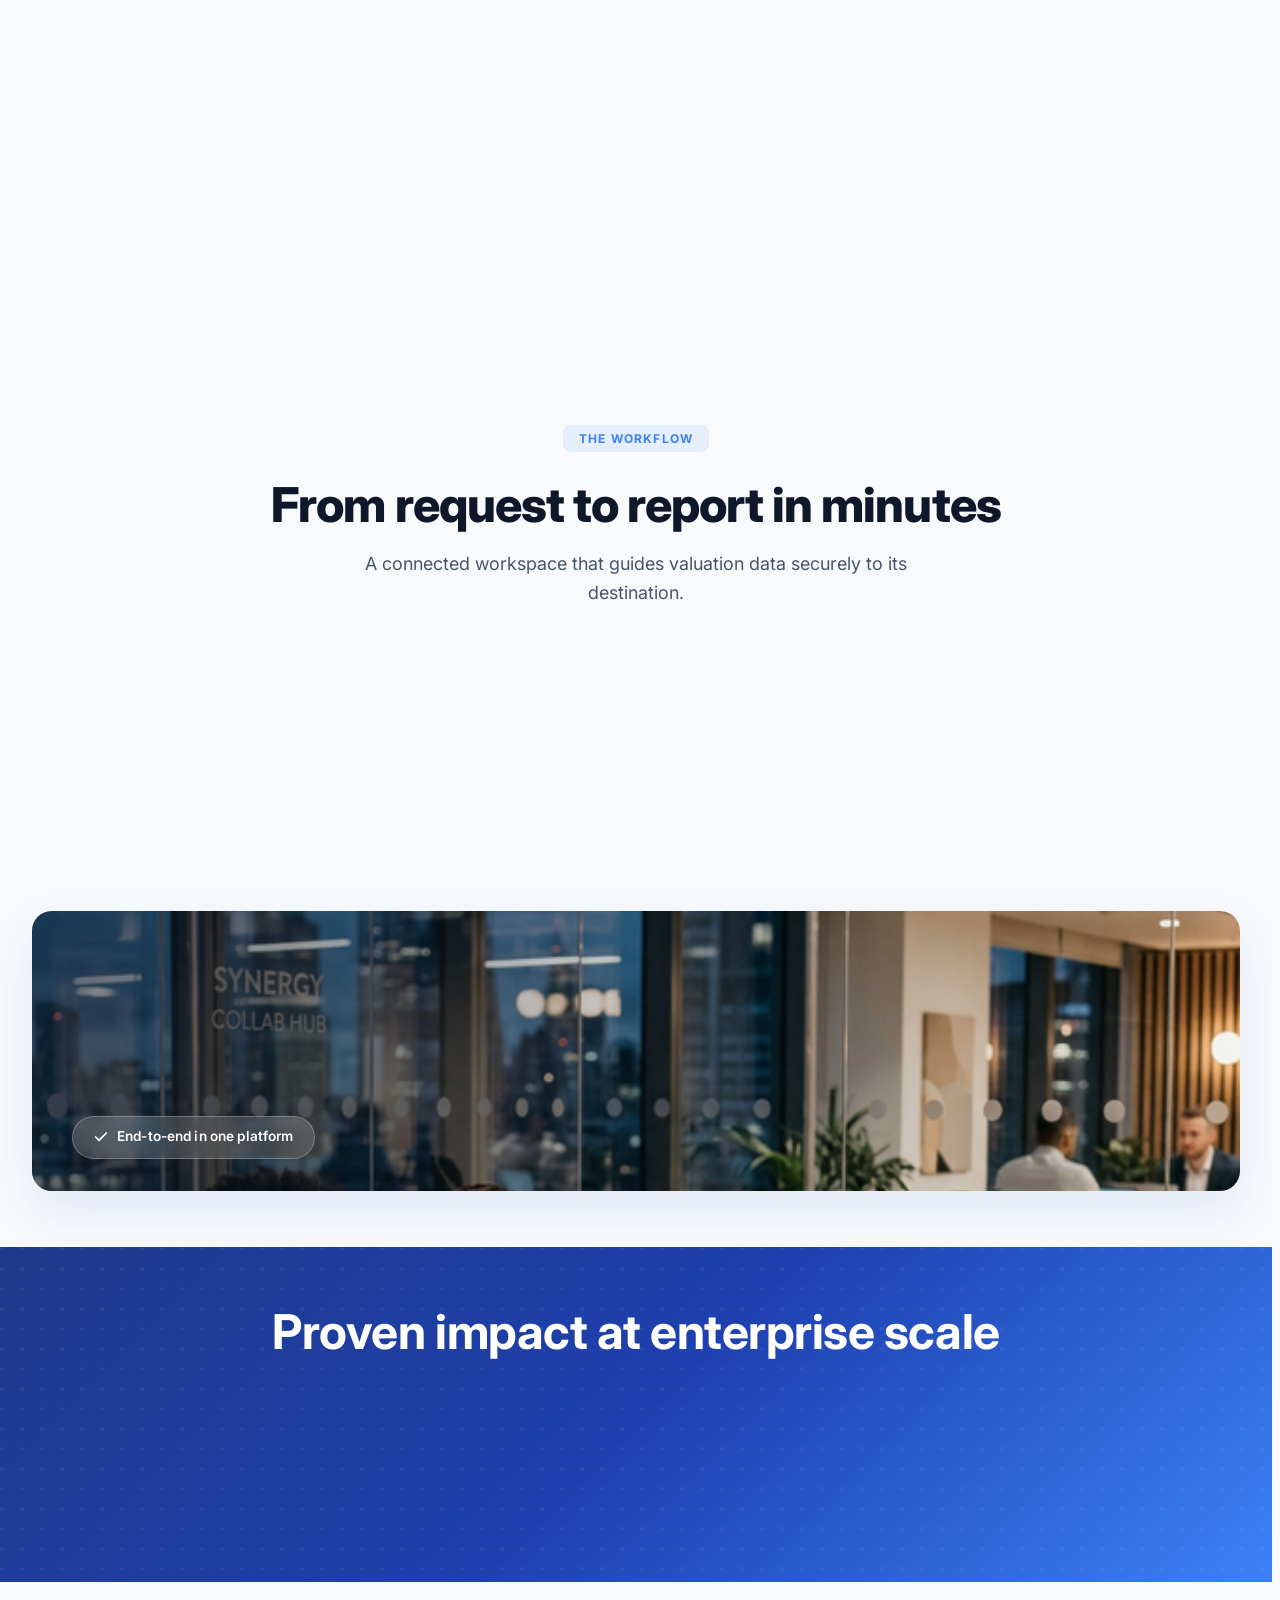
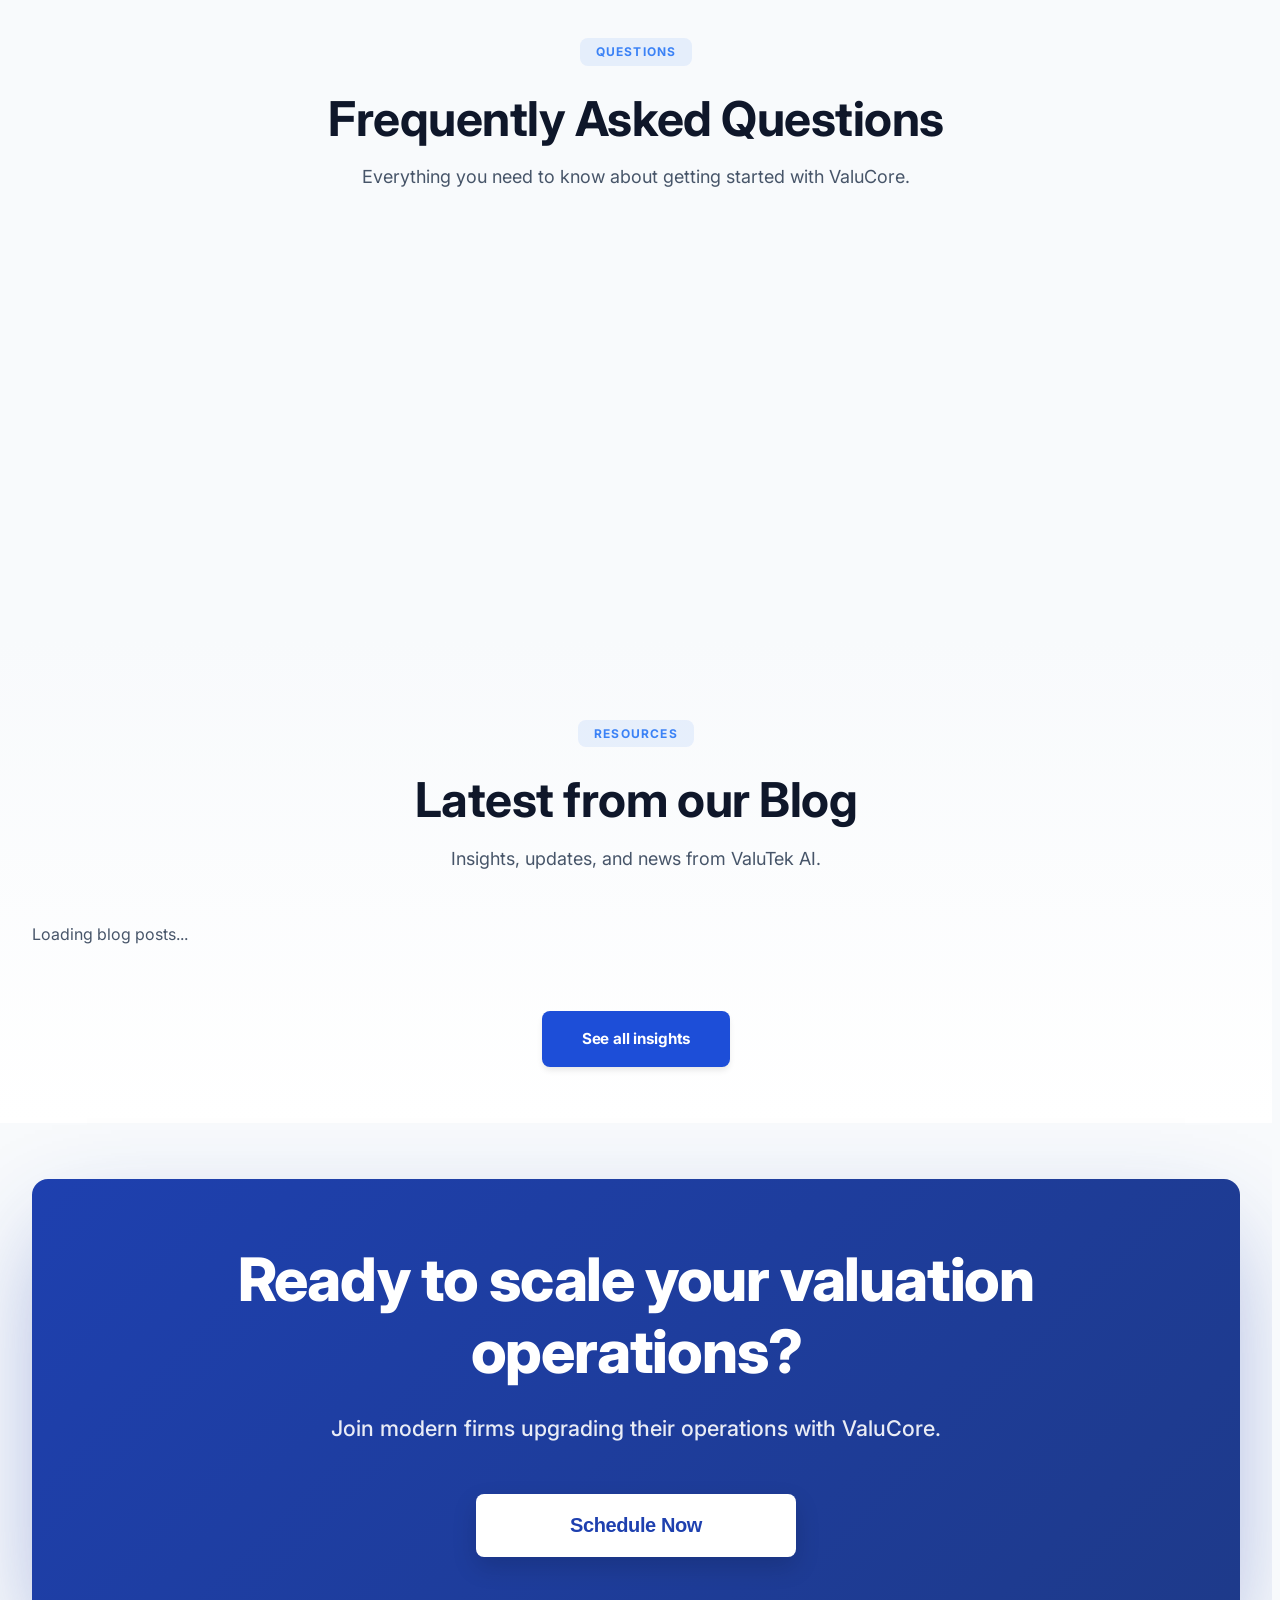
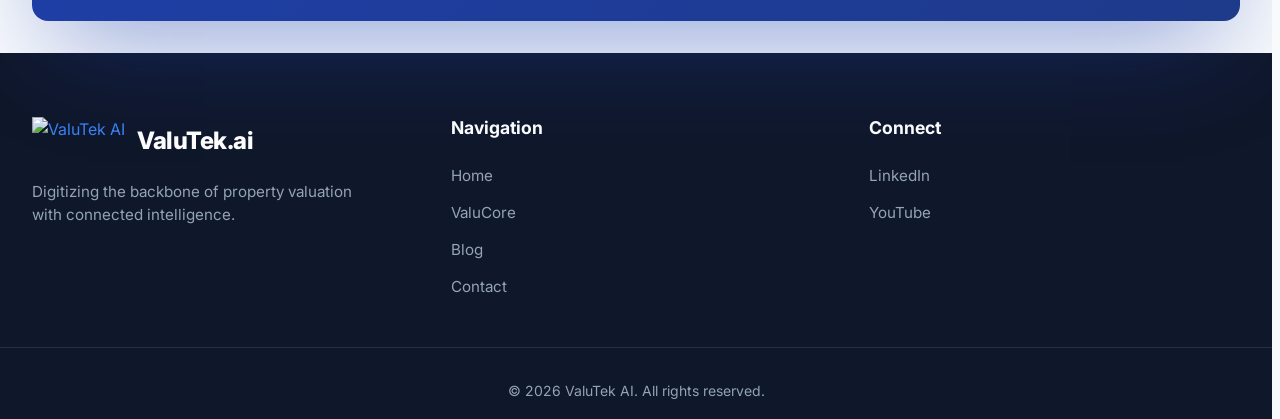
==== commit b61debe4: "UI improvements: spacing, SEO, nav fixes, workflow revamp, blog coming soon" ====
--- a/blog-post.html
+++ b/blog-post.html
@@ -1,29 +1,51 @@
-﻿<!DOCTYPE html>
+<!DOCTYPE html>
 <html lang="en">
 <head>
     <meta charset="UTF-8">
     <meta name="viewport" content="width=device-width, initial-scale=1.0">
-    <title>ValuCore - Article</title>
+    <meta name="description" content="Read expert articles on property valuation, agentic AI, and enterprise financial technology from Valutek AI.">
+    <meta name="robots" content="index, follow">
+    <meta name="author" content="Valutek AI">
+    <link rel="canonical" id="canonical-url" href="https://valutekai.com/blog-post.html">
+
+    <!-- Open Graph (dynamically updated by JS) -->
+    <meta property="og:type" content="article">
+    <meta property="og:site_name" content="Valutek AI">
+    <meta property="og:image" content="https://valutekai.com/logo new.png">
+    <meta id="og-title" property="og:title" content="Article | Valutek AI Blog">
+    <meta id="og-description" property="og:description" content="Read the latest insights from Valutek AI.">
+    <meta id="og-url" property="og:url" content="https://valutekai.com/blog-post.html">
+
+    <!-- Twitter Card -->
+    <meta name="twitter:card" content="summary_large_image">
+    <meta id="tw-title" name="twitter:title" content="Article | Valutek AI Blog">
+    <meta id="tw-description" name="twitter:description" content="Read the latest insights from Valutek AI.">
+    <meta id="tw-image" name="twitter:image" content="https://valutekai.com/logo new.png">
+
+    <title>Article | Valutek AI Blog</title>
     <link href="https://fonts.googleapis.com/css2?family=Inter:wght@300;400;500;600;700;800&display=swap" rel="stylesheet">
     <link rel="stylesheet" href="style.css">
 </head>
 <body>
-    <header class="navbar scrolled">
+    <header class="navbar scrolled" role="banner">
         <div class="container nav-content">
             <a href="index.html" class="logo" style="text-decoration: none;">
                 <img src="logo new.png" alt="ValuTek AI">
                 <span class="logo-text">ValuTek.ai</span>
             </a>
-            <nav class="nav-links">
-                <a href="index.html#home">Home</a>
-                <a href="index.html#product">Product</a>
-                <a href="index.html#workflow">Workflow</a>
-                <a href="index.html#blog" class="active">Blog</a>
-                <a href="index.html#faq">FAQ</a>
+            <nav class="nav-links" id="main-nav" aria-label="Main navigation">
+                <a href="product.html">ValuCore</a>
+                <a href="blog.html" class="active">Blog</a>
+                <a href="contact.html">Contact</a>
             </nav>
             <div class="nav-actions">
-                <a href="index.html#demo" class="btn btn-primary">Book a Demo</a>
-            </div>
+                <a href="contact.html" class="btn btn-primary">Book a Demo</a>
+            </div>
+            <button class="mobile-menu-toggle" id="menu-toggle" aria-label="Toggle navigation menu" aria-expanded="false" aria-controls="main-nav">
+                <span></span>
+                <span></span>
+                <span></span>
+            </button>
         </div>
     </header>
 
@@ -65,11 +87,10 @@
             </div>
             <div class="footer-nav">
                 <h4>Navigation</h4>
-                <a href="index.html#home">Home</a>
-                <a href="index.html#product">Product</a>
-                <a href="index.html#workflow">Workflow</a>
-                <a href="index.html#blog">Blog</a>
-                <a href="index.html#faq">FAQ</a>
+                <a href="index.html">Home</a>
+                <a href="product.html">ValuCore</a>
+                <a href="blog.html">Blog</a>
+                <a href="contact.html">Contact</a>
             </div>
             <div class="footer-social">
                 <h4>Connect</h4>
@@ -101,9 +122,19 @@
                 const entry = data.entry;
                 if (!entry) return;
 
-                document.title = `${entry.title.$t} | ValuCore Blog`;
+                const pageTitle = `${entry.title.$t} | Valutek AI Blog`;
+                document.title = pageTitle;
                 
                 document.getElementById('post-title').innerText = entry.title.$t;
+
+                // Update meta tags dynamically
+                document.querySelector('meta[name="description"]').setAttribute('content', entry.summary?.$t || entry.title.$t);
+                document.getElementById('og-title').setAttribute('content', pageTitle);
+                document.getElementById('og-description').setAttribute('content', entry.summary?.$t || entry.title.$t);
+                document.getElementById('og-url').setAttribute('content', window.location.href);
+                document.getElementById('tw-title').setAttribute('content', pageTitle);
+                document.getElementById('tw-description').setAttribute('content', entry.summary?.$t || entry.title.$t);
+                document.getElementById('canonical-url').setAttribute('href', window.location.href);
                 
                 let author = "ValuTek AI";
                 if (entry.author && entry.author[0] && entry.author[0].name) {
--- a/style.css
+++ b/style.css
@@ -127,79 +127,64 @@
 }
 
 /* Buttons */
+/* Buttons - Premium Modern Style */
 .btn {
     display: inline-flex;
     align-items: center;
     justify-content: center;
-    padding: 0.75rem 1.5rem;
-    font-weight: 600;
-    border-radius: var(--radius-md);
-    transition: transform 0.4s cubic-bezier(0.175, 0.885, 0.32, 1.275), box-shadow 0.3s ease, background 0.3s ease;
+    padding: 0.85rem 2rem;
+    font-weight: 700;
+    border-radius: 8px; /* Professional Rectangle */
+    transition: all 0.4s cubic-bezier(0.2, 0.8, 0.2, 1);
     cursor: pointer;
     border: none;
-    font-size: 1rem;
+    font-size: 0.95rem;
     position: relative;
     overflow: hidden;
     z-index: 1;
-    white-space: nowrap;
-}
-
-.btn::after {
-    content: '';
-    position: absolute;
-    inset: 0;
-    background: rgba(255, 255, 255, 0.1);
-    transform: scaleX(0);
-    transform-origin: right;
-    transition: transform 0.4s ease;
-    z-index: -1;
-}
-.btn {
-    display: inline-flex;
-    align-items: center;
-    justify-content: center;
-    padding: 0.75rem 1.75rem;
-    border-radius: var(--radius-md);
-    font-weight: 600;
-    font-size: 0.95rem;
-    transition: all 0.3s ease;
-    cursor: pointer;
-    gap: 0.5rem;
-    border: none;
     text-decoration: none;
+    gap: 0.75rem;
+    letter-spacing: -0.01em;
 }
 
 .btn-primary { 
-    background-color: var(--primary); 
+    background: linear-gradient(135deg, #2563eb 0%, #1e40af 100%); 
     color: white; 
-    box-shadow: 0 4px 14px rgba(30, 64, 175, 0.2);
+    box-shadow: 0 4px 15px rgba(37, 99, 235, 0.25), inset 0 0 0 1px rgba(255, 255, 255, 0.1);
 }
 
 .btn-primary:hover { 
-    background-color: var(--primary-dark); 
     transform: translateY(-2px); 
-    box-shadow: 0 6px 20px rgba(30, 64, 175, 0.3); 
+    box-shadow: 0 8px 25px rgba(37, 99, 235, 0.35); 
+    background: linear-gradient(135deg, #1d4ed8 0%, #1e3a8a 100%);
+}
+
+.btn-outline {
+    background: #ffffff;
+    border: 1.5px solid #e2e8f0;
+    color: #1e293b;
+    box-shadow: 0 2px 5px rgba(0,0,0,0.05);
+}
+
+.btn-outline:hover {
+    background-color: #f8fafc;
+    border-color: #cbd5e1;
+    color: #0f172a;
+    transform: translateY(-2px);
+    box-shadow: 0 5px 15px rgba(0,0,0,0.08);
 }
 
 .btn-large {
-    padding: 1.15rem 4rem;
-    font-size: 1.15rem;
-    font-weight: 800;
-    border-radius: var(--radius-md); /* Consistent Rectangle */
-    min-width: 300px;
-    letter-spacing: -0.01em;
-}
-
-.btn-outline {
-    background: transparent;
-    border: 2.5px solid var(--primary);
-    color: var(--primary);
-}
-
-.btn-outline:hover {
-    background-color: var(--primary);
-    color: white;
-    box-shadow: var(--shadow-md);
+    padding: 1.25rem 3.5rem;
+    font-size: 1.1rem;
+    letter-spacing: -0.02em;
+}
+
+@media (max-width: 768px) {
+    .btn-large {
+        width: 100%;
+        padding: 1rem 2rem;
+    }
 }
 
 /* Grid System */
@@ -222,12 +207,12 @@
 }
 
 .navbar.scrolled {
-    background: var(--surface-glass);
-    backdrop-filter: blur(12px);
-    -webkit-backdrop-filter: blur(12px);
+    background: rgba(255, 255, 255, 0.95);
+    backdrop-filter: blur(14px);
+    -webkit-backdrop-filter: blur(14px);
     padding: 1rem 0;
-    box-shadow: var(--shadow-sm);
-    border-bottom: 1px solid rgba(255, 255, 255, 0.3);
+    box-shadow: 0 1px 12px rgba(0,0,0,0.06);
+    border-bottom: 1px solid rgba(226, 232, 240, 0.8);
 }
 
 .nav-content {
@@ -358,22 +343,22 @@
 
 .hero-image {
     width: 100%;
-    max-width: 500px; /* Reverted previous overly large expand to allow widget floating safe bounds */
+    max-width: 850px;
     height: auto;
-    border-radius: var(--radius-xl); /* Fix sharp edges complaint */
+    border-radius: var(--radius-xl);
     filter: drop-shadow(0 20px 40px rgba(59, 130, 246, 0.15));
     transition: transform 0.5s ease-out;
     display: block;
     margin: 0 auto;
     transform-style: preserve-3d;
     will-change: transform;
-    border: 1px solid rgba(255, 255, 255, 0.5); /* Inner border premium look */
-}
-
-/* Floating Widgets Overlay styling inspired by mockup Dashboard floating node elements */
+    border: 1px solid rgba(255, 255, 255, 0.5);
+}
+
 .visual-container {
     position: relative;
-    max-width: 550px;
+    width: 100%;
+    max-width: 900px;
 }
 
 .floating-widget, .floating-panel {
@@ -658,7 +643,7 @@
 
 /* Trust Section */
 .trust-section {
-    padding: 3rem 0;
+    padding: 2rem 0;
     background: white;
     border-bottom: 1px solid var(--border);
 }
@@ -729,8 +714,8 @@
 }
 
 /* Sections Base */
-section[id] { scroll-margin-top: 80px; }
-.section-header { margin-bottom: 4rem; }
+section[id] { scroll-margin-top: 90px; }
+.section-header { margin-bottom: 2rem; }
 .badge {
     display: inline-block;
     padding: 0.25rem 1rem;
@@ -803,7 +788,7 @@
 
 .icon-box.warning { background: rgba(59, 130, 246, 0.1); color: var(--primary-light); }
 
-.problem-section { padding: 8rem 0; }
+.problem-section { padding: 3.5rem 0; }
 
 /* Interactive Challenge Cards (Requested feature) */
 .problem-card {
@@ -929,7 +914,7 @@
 
 
 /* Blog Section */
-.blog-section { padding: 8rem 0; }
+.blog-section { padding: 5rem 0 3.5rem; }
 .blog-section.bg-light {
     background: linear-gradient(180deg, var(--background) 0%, #FFFFFF 100%);
 }
@@ -1115,19 +1100,23 @@
 }
 
 /* Features / Solutions */
-.solution-section { padding: 8rem 0; background: white; }
+.solution-section { padding: 3.5rem 0; background: white; }
 
 .feature-row {
     display: grid;
     grid-template-columns: 1fr;
     gap: 4rem;
     align-items: center; /* Center image vertically by default */
-    margin-bottom: 8rem;
+    margin-bottom: 3.5rem;
     opacity: 0;
     transform: translateY(30px);
     transition: opacity 0.8s, transform 0.8s;
 }
 
+.feature-row:last-of-type {
+    margin-bottom: 0;
+}
+
 .feature-row.visible {
     opacity: 1; transform: translateY(0);
 }
@@ -1135,11 +1124,12 @@
 @media (min-width: 1024px) {
     .feature-row {
         grid-template-columns: 1fr 1fr;
-        align-items: center; /* Center image vertically against cards */
+        align-items: flex-start; /* Required for sticky scroll functionality */
     }
     .feature-content {
-        position: relative; /* Remove sticky to ensure perfect flex centering */
-        padding-bottom: 0rem;
+        position: sticky;
+        top: 120px;
+        padding-bottom: 3rem;
     }
     .feature-row.reverse .feature-content {
         order: 2;
@@ -1180,7 +1170,7 @@
 }
 
 /* Benefits Section */
-.benefits-section { padding: 6rem 0; position: relative; }
+.benefits-section { padding: 3.5rem 0; position: relative; }
 .benefits-section::after {
     content: '';
     position: absolute; top: 0; left: 0; width: 100%; height: 100%;
@@ -1215,14 +1205,14 @@
 }
 
 .cta-section { 
-    padding: 6rem 0 2rem; 
+    padding: 3.5rem 0 2rem; 
     position: relative; 
     z-index: 10; 
     background-color: var(--background); 
 }
 
 .cta-box {
-    padding: 7rem 4rem; 
+    padding: 4rem 4rem; 
     text-align: center;
     background: linear-gradient(135deg, var(--primary) 0%, var(--primary-dark) 100%); 
     border-radius: var(--radius-lg); 
@@ -1353,6 +1343,240 @@
     margin: 0;
 }
 
+/* ============================================
+   Workflow Section — Revamped Horizontal Timeline
+   ============================================ */
+.workflow-section {
+    padding: 3.5rem 0;
+    background: #f8fafc;
+}
+
+/* ---- Horizontal timeline grid ---- */
+.wf-timeline {
+    display: grid;
+    grid-template-columns: repeat(4, 1fr);
+    gap: 0;
+    margin-top: 2rem;
+}
+
+@media (max-width: 900px) {
+    .wf-timeline {
+        grid-template-columns: 1fr 1fr;
+        gap: 2rem;
+    }
+}
+
+@media (max-width: 540px) {
+    .wf-timeline {
+        grid-template-columns: 1fr;
+        gap: 1.5rem;
+    }
+}
+
+/* ---- Each step ---- */
+.wf-step {
+    padding: 0 1.5rem 2rem;
+    border-right: 1px solid #e2e8f0;
+    position: relative;
+}
+
+.wf-step-last {
+    border-right: none;
+}
+
+@media (max-width: 900px) {
+    .wf-step { border-right: none; }
+}
+
+/* ---- Icon row: circle + connecting line ---- */
+.wf-icon-wrap {
+    display: flex;
+    align-items: center;
+    margin-bottom: 1.25rem;
+}
+
+.wf-icon {
+    flex-shrink: 0;
+    width: 52px;
+    height: 52px;
+    border-radius: 50%;
+    background: #ffffff;
+    border: 2px solid #e2e8f0;
+    display: flex;
+    align-items: center;
+    justify-content: center;
+    color: var(--primary);
+    transition: all 0.3s ease;
+    box-shadow: 0 2px 10px rgba(37, 99, 235, 0.08);
+}
+
+.wf-icon-final {
+    background: var(--primary);
+    border-color: var(--primary);
+    color: #ffffff;
+    box-shadow: 0 4px 16px rgba(37, 99, 235, 0.3);
+}
+
+.wf-line {
+    flex: 1;
+    height: 2px;
+    background: linear-gradient(to right, #e2e8f0 0%, #c7d2fe 100%);
+    margin-left: 0.75rem;
+}
+
+.wf-step-last .wf-line { display: none; }
+
+/* Step hover state */
+.wf-step:hover .wf-icon:not(.wf-icon-final) {
+    background: var(--primary);
+    border-color: var(--primary);
+    color: #ffffff;
+    box-shadow: 0 6px 20px rgba(37, 99, 235, 0.25);
+    transform: scale(1.08);
+}
+
+/* ---- Step number ---- */
+.wf-num {
+    font-size: 0.7rem;
+    font-weight: 800;
+    color: var(--primary);
+    letter-spacing: 0.12em;
+    text-transform: uppercase;
+    background: rgba(37, 99, 235, 0.08);
+    display: inline-block;
+    padding: 2px 10px;
+    border-radius: 20px;
+    margin-bottom: 0.75rem;
+}
+
+/* ---- Text content ---- */
+.wf-content h4 {
+    font-size: 1.05rem;
+    font-weight: 700;
+    color: var(--text-primary);
+    margin-bottom: 0.5rem;
+    line-height: 1.3;
+}
+
+.wf-content p {
+    font-size: 0.88rem;
+    color: var(--text-secondary);
+    line-height: 1.6;
+    margin: 0;
+}
+
+/* ---- Bottom image strip ---- */
+.wf-image-strip {
+    position: relative;
+    margin-top: 2rem;
+    border-radius: 1.25rem;
+    overflow: hidden;
+    height: 280px;
+    box-shadow: 0 20px 50px rgba(30, 64, 175, 0.1);
+}
+
+.wf-image-strip img {
+    width: 100%;
+    height: 100%;
+    object-fit: cover;
+    object-position: center 30%;
+    display: block;
+    transition: transform 0.6s ease;
+}
+
+.wf-image-strip:hover img {
+    transform: scale(1.03);
+}
+
+.wf-image-overlay {
+    position: absolute;
+    inset: 0;
+    background: linear-gradient(to right, rgba(15, 23, 42, 0.55) 0%, rgba(15, 23, 42, 0.1) 60%, transparent 100%);
+    display: flex;
+    align-items: flex-end;
+    padding: 2rem 2.5rem;
+}
+
+.wf-overlay-pill {
+    display: inline-flex;
+    align-items: center;
+    gap: 0.5rem;
+    background: rgba(255, 255, 255, 0.15);
+    backdrop-filter: blur(10px);
+    -webkit-backdrop-filter: blur(10px);
+    border: 1px solid rgba(255, 255, 255, 0.25);
+    color: #ffffff;
+    font-size: 0.85rem;
+    font-weight: 600;
+    padding: 0.6rem 1.25rem;
+    border-radius: 100px;
+    letter-spacing: 0.01em;
+}
+
+/* Keep old step-card rules for product page if still used */
+.step-card {
+    display: flex;
+    align-items: flex-start;
+    gap: 1.25rem;
+    background: #ffffff;
+    border: 1.5px solid #e2e8f0;
+    border-radius: 1rem;
+    padding: 1.5rem 1.75rem;
+    transition: all 0.35s cubic-bezier(0.25, 1, 0.5, 1);
+    cursor: default;
+}
+
+.step-card.active,
+.step-card:hover {
+    border-color: var(--primary);
+    box-shadow: 0 8px 24px rgba(37, 99, 235, 0.12);
+    transform: translateX(6px);
+}
+
+.step-number {
+    flex-shrink: 0;
+    width: 48px;
+    height: 48px;
+    background: #f1f5f9;
+    border: 1.5px solid #e2e8f0;
+    border-radius: 0.625rem;
+    display: flex;
+    align-items: center;
+    justify-content: center;
+    font-size: 0.8rem;
+    font-weight: 800;
+    color: var(--primary);
+    letter-spacing: 0.05em;
+    transition: all 0.35s ease;
+}
+
+.step-card.active .step-number,
+.step-card:hover .step-number {
+    background: var(--primary);
+    border-color: var(--primary);
+    color: #ffffff;
+}
+
+.step-body h4 {
+    font-size: 1.1rem;
+    font-weight: 700;
+    color: var(--text-primary);
+    margin-bottom: 0.35rem;
+    transition: color 0.3s ease;
+}
+
+.step-card.active .step-body h4,
+.step-card:hover .step-body h4 {
+    color: var(--primary);
+}
+
+.step-body p {
+    font-size: 0.92rem;
+    color: var(--text-secondary);
+    margin: 0;
+    line-height: 1.55;
+}
+
 
 /* Footer */
 .footer { 
@@ -1462,123 +1686,22 @@
     box-shadow: none !important;
 }
 
-/* Workflow Section Fixes */
-.workflow-section {
-    padding: 10rem 0 8rem; /* Prevent navbar overlap */
-    background-color: var(--background);
-    position: relative;
-    overflow: hidden;
-}
-
-.workflow-section .feature-content {
-    position: relative;
-    padding-left: 1rem;
-    display: flex;
-    flex-direction: column;
-    justify-content: center; /* Internal vertical centering */
-}
-
-
-.workflow-section .feature-content::before {
-    content: '';
-    position: absolute;
-    left: 1.75rem; 
-    top: 3.25rem; 
-    bottom: 4.5rem; /* Terminate exactly at step 04 */
-    width: 2px;
-    background: linear-gradient(to bottom, var(--primary-light) 0%, rgba(59, 130, 246, 0.1) 100%);
-    z-index: 0;
-}
-
-/* Step Cards for Workflow */
-.step-card {
-    position: relative;
-    padding: 1.75rem 2.25rem 1.75rem 4.5rem; /* Room for number on the left */
-    margin-bottom: 2rem;
-    background: var(--surface);
-    border: 1px solid var(--border);
-    border-radius: var(--radius-lg);
-    box-shadow: var(--shadow-sm);
-    transition: all 0.4s cubic-bezier(0.175, 0.885, 0.32, 1.275);
-    z-index: 1;
-    margin-left: 0; 
-}
-
-.step-card:last-child {
-    margin-bottom: 0;
-}
-
-.step-num {
-    position: absolute;
-    left: 0; 
-    top: 1.5rem; /* Fixed top position for perfect vertical line-path */
-    width: 3.5rem;
-    height: 3.5rem;
-    background: var(--surface);
-    color: var(--primary-light);
-    font-size: 1.15rem;
-    font-weight: 800;
-    border-radius: 50%;
-    display: flex;
-    align-items: center;
-    justify-content: center;
-    border: 2px solid var(--primary-light);
-    box-shadow: 0 0 0 6px var(--background);
-    transition: all 0.4s ease;
-    z-index: 2;
-}
-
-.step-card h3 {
-    color: var(--text-primary);
-    margin-bottom: 0.5rem;
-    font-size: 1.25rem;
-}
-
-.step-card p {
-    margin-bottom: 0;
-    font-size: 0.95rem;
-    color: var(--text-secondary);
-}
-
-.step-card:hover {
-    transform: translateX(8px) translateY(0);
-    border-color: var(--primary-light);
-    box-shadow: var(--shadow-lg);
-}
-
-.step-card:hover .step-num {
-    background: var(--primary-light);
-    color: white;
-    box-shadow: 0 0 0 6px var(--background), 0 0 15px rgba(59, 130, 246, 0.4);
-    transform: translateY(-50%) scale(1.1);
-}
-
-.step-card.active {
-    opacity: 1 !important;
-    transform: translateX(12px) translateY(0) !important;
-    border-color: var(--primary);
-    box-shadow: var(--shadow-lg);
-}
-
-.step-card.active .step-num {
-    background: var(--primary);
-    color: white;
-    box-shadow: 0 0 0 6px var(--background), 0 0 20px rgba(30, 64, 175, 0.4);
-    transform: translateY(-50%) scale(1.15);
-}
-
-.step-card.active h3 {
-    color: var(--primary);
+/* Workflow Section Fixes — no overrides needed, handled above */
+
+@media (min-width: 1024px) {
+    .workflow-section .workflow-grid {
+        align-items: center;
+    }
 }
 
 /* FAQ Accordion */
 .faq-section {
-    padding: 8rem 0;
+    padding: 3.5rem 0;
 }
 
 .faq-grid {
     max-width: 800px;
-    margin: 3rem auto 0;
+    margin: 1.5rem auto 0;
     display: flex;
     flex-direction: column;
     gap: 1rem;
@@ -1647,7 +1770,7 @@
 }
 
 /* Framer Motion Spring Animations Overrides */
-.card, .feature-row, .stat-item, .step-card, .faq-item {
+.card, .feature-row, .stat-item, .step-card, .wf-step, .faq-item {
     opacity: 0;
     transform: translateY(50px) scale(0.96);
     transition: opacity 1s cubic-bezier(0.2, 0.8, 0.2, 1), 
@@ -1655,21 +1778,13 @@
     will-change: transform, opacity;
 }
 
-.card.visible, .feature-row.visible, .stat-item.visible, .step-card.visible, .faq-item.visible {
+.card.visible, .feature-row.visible, .stat-item.visible, .step-card.visible, .wf-step.visible, .faq-item.visible {
     opacity: 1 !important;
     transform: translateY(0) scale(1) !important;
 }
 
 
 /* Single Blog Page Styling Extensions */
-.navbar.scrolled {
-    background: var(--surface-glass);
-    backdrop-filter: blur(12px);
-    -webkit-backdrop-filter: blur(12px);
-    padding: 1rem 0;
-    box-shadow: var(--shadow-sm);
-    border-bottom: 1px solid rgba(255, 255, 255, 0.3);
-}
 
 .blog-content-body {
     margin-top: 2rem;
@@ -1785,8 +1900,8 @@
 
 .mobile-menu-toggle span {
     width: 100%;
-    height: 2px;
-    background-color: var(--text-primary);
+    height: 2.5px;
+    background-color: var(--primary-dark);
     border-radius: 4px;
     transition: all 0.3s ease;
 }
@@ -1796,6 +1911,8 @@
 .mobile-menu-toggle.active span:nth-child(3) { transform: translateY(-8px) rotate(-45deg); }
 
 @media (max-width: 767px) {
+    .mobile-menu-toggle { display: flex; }
+    
     .nav-links {
         display: flex !important;
         position: fixed;
@@ -1813,7 +1930,43 @@
     }
     
     .nav-links.active { transform: translateX(0); }
-    .nav-links a { font-size: 1.2rem; font-weight: 600; width: 100%; padding: 0.5rem 0; border-bottom: 1px solid #F1F5F9; }
-    .nav-links a::after { display: none; } /* hide underline style hook on mobile */
-}
-
+    .nav-links a { font-size: 1.5rem; font-weight: 700; width: 100%; padding: 1rem 0; border-bottom: 1px solid #F1F5F9; color: var(--text-primary); }
+    .nav-links a::after { display: none; }
+}
+
+/* Global Responsive Fixes */
+@media (max-width: 1024px) {
+    .container { padding: 0 1.5rem; }
+    .hero-content { grid-template-columns: 1fr !important; text-align: center; gap: 3rem; }
+    .hero-text { display: flex; flex-direction: column; align-items: center; }
+    .hero-cta { justify-content: center; width: 100%; }
+    .hero-text h1 { font-size: clamp(2.5rem, 8vw, 3.5rem) !important; }
+    .hero-visual { order: -1; width: 100%; display: flex; justify-content: center; }
+    
+    .feature-row, .feature-row.reverse { 
+        flex-direction: column !important; 
+        text-align: center; 
+        gap: 3rem; 
+        padding: 4rem 0 !important;
+    }
+    .feature-content { width: 100% !important; padding: 0 !important; display: flex; flex-direction: column; align-items: center; }
+    .feature-image { width: 100% !important; order: -1; }
+    .feature-list { text-align: left; align-self: flex-start; width: 100%; }
+    
+    .grid-3, .grid-4 { grid-template-columns: 1fr !important; gap: 2rem !important; }
+    
+    .enterprise-trust { align-items: center; text-align: center; border-top-width: 2px !important; }
+    .enterprise-trust div { justify-content: center; gap: 1rem !important; }
+}
+
+@media (max-width: 480px) {
+    .section-title { font-size: 2rem !important; }
+    .badge { font-size: 0.65rem; }
+}
+
+/* Product Specific Styles */
+.product-hero { overflow: hidden; }
+.user-card:hover { transform: translateY(-10px); border-color: var(--primary-light) !important; box-shadow: 0 10px 40px rgba(37, 99, 235, 0.1) !important; }
+.advantage-card { transition: all 0.4s ease; }
+.advantage-card:hover { transform: translateY(-8px); box-shadow: 0 15px 45px rgba(37, 99, 235, 0.08) !important; border-color: rgba(37, 99, 235, 0.2) !important; }
+.step-num { font-size: 0.85rem; font-weight: 800; color: var(--primary-light); margin-bottom: 0.5rem; display: inline-block; background: rgba(59, 130, 246, 0.1); padding: 2px 10px; border-radius: 4px; }
